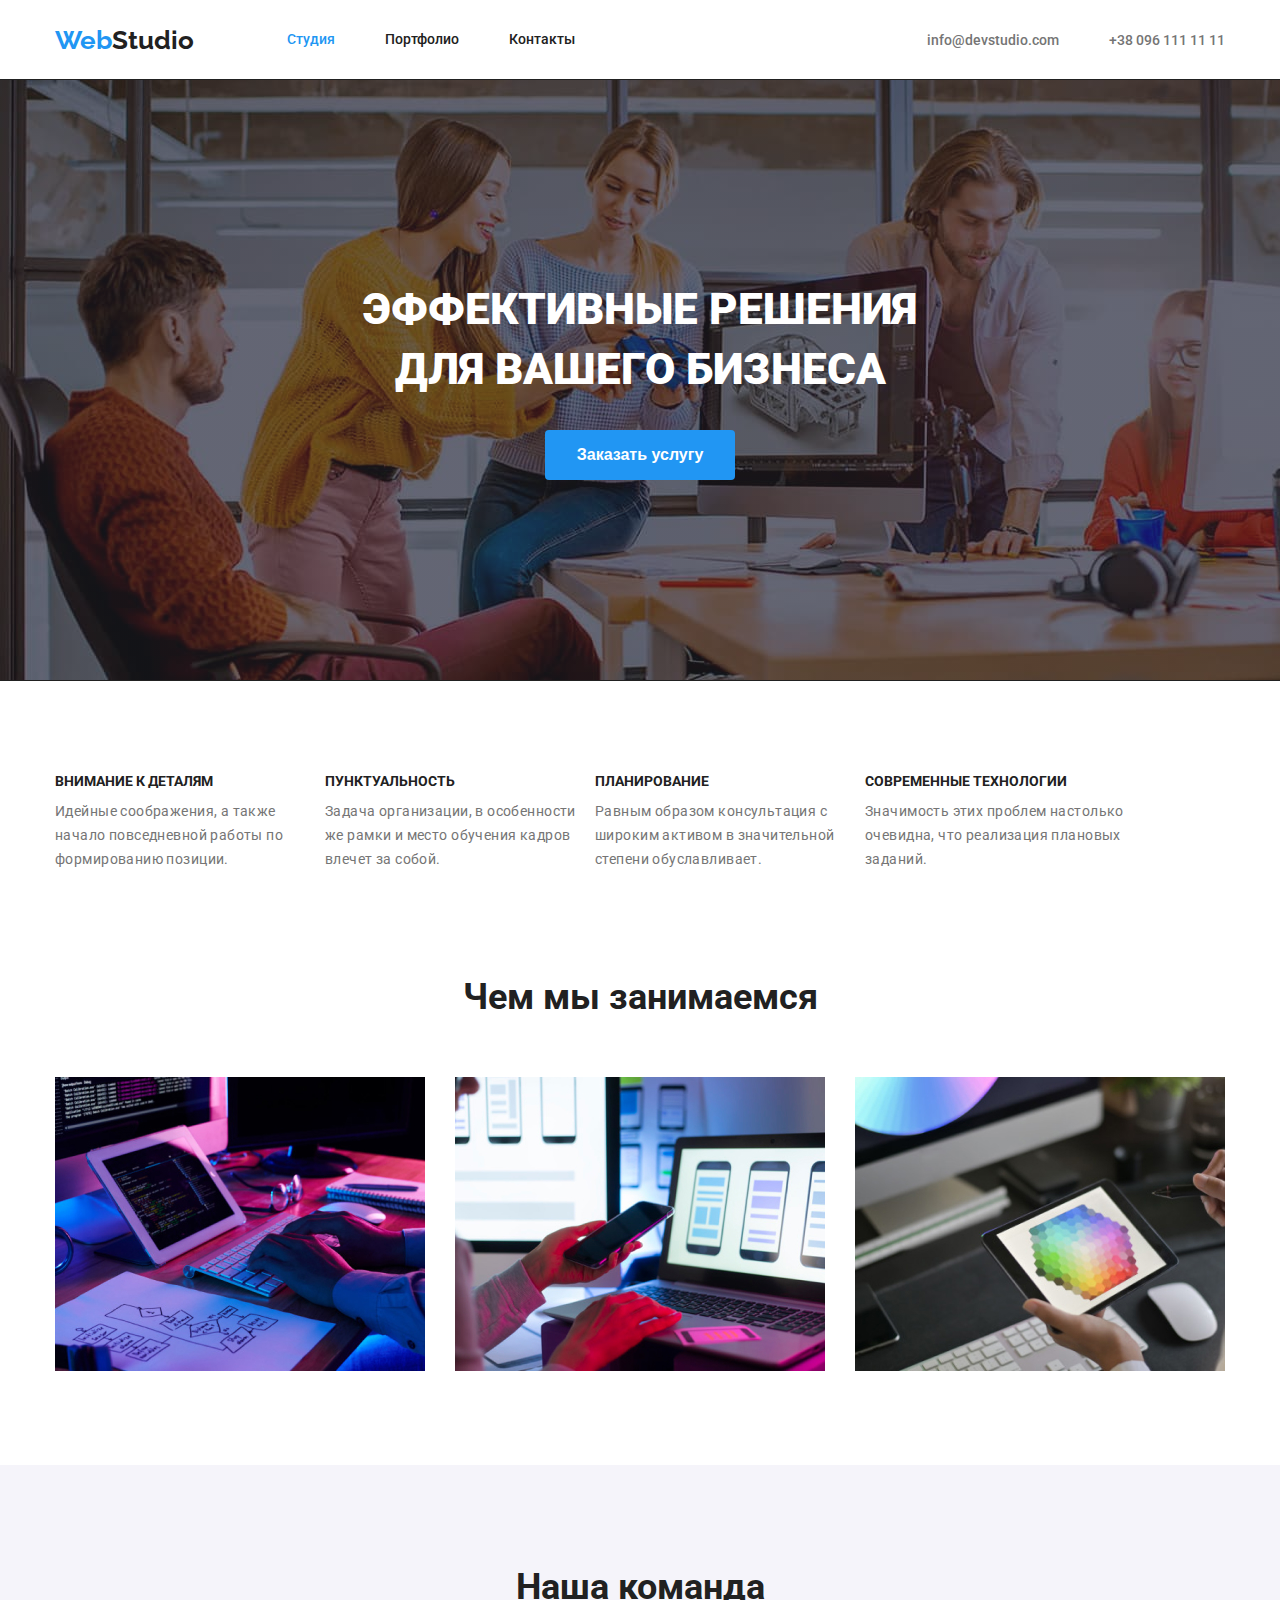
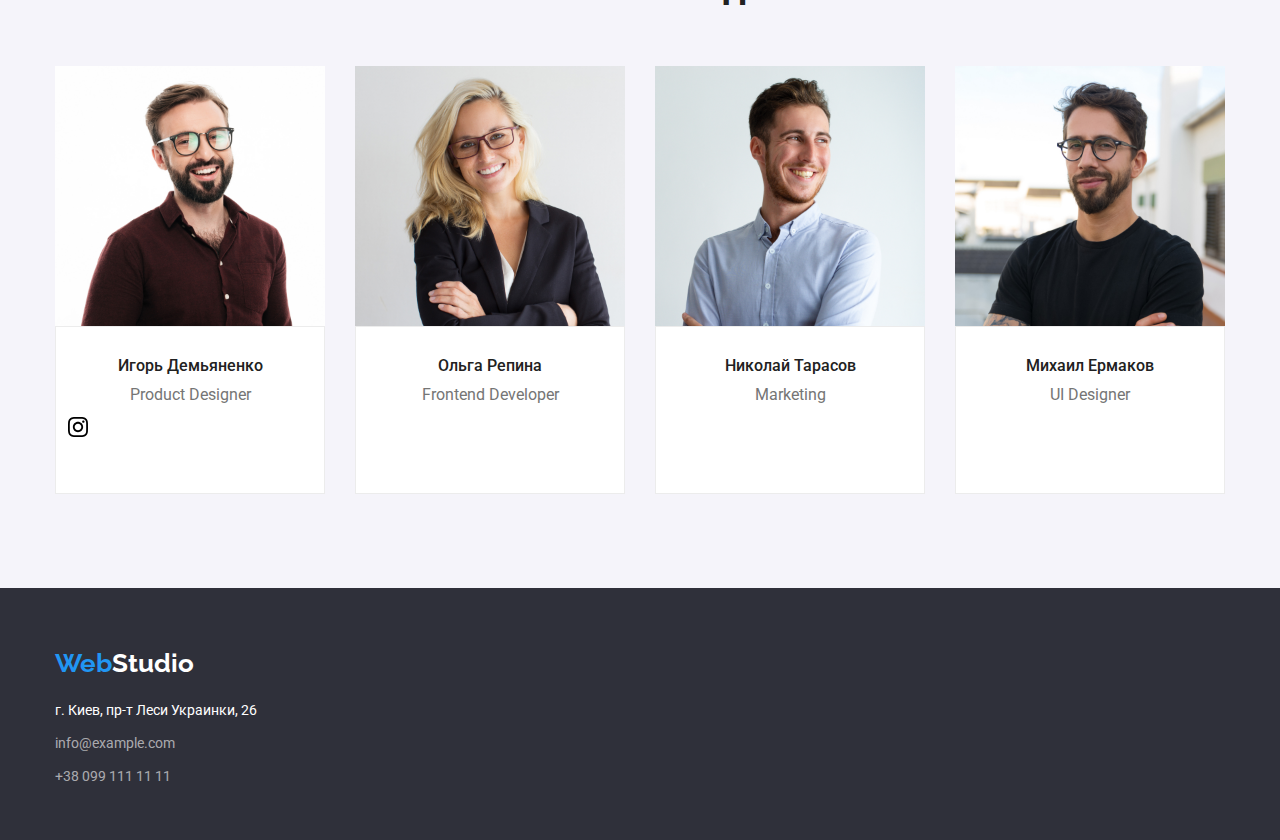
==== index.html @ 10a71440 "first" ====
<!DOCTYPE html>
<html lang="ru">
  <head>
    <meta charset="UTF-8" />
    <meta name="viewport" content="width=device-width, initial-scale=1.0" />
    <title>Homework1</title>
    <link
      href="https://fonts.googleapis.com/css2?family=Raleway:wght@700&family=Roboto:wght@400;500;700;900&display=swap"
      rel="stylesheet"
    />

    <link rel="stylesheet" href="./css/styles.css" />
    
  </head>

  <body>
    <!--top line-->
    
    <header class="header-dec">
    <div class="container">
      <div class="main-div">
        <!--почему если не задать наву сласс маин-див дисплей флекс не работает?-->
        <nav class="main-nav">
        <a href="./index.html" class="nav" aria-label="логотип"
          ><span class="accent-logo" lang="en">Web</span
          ><span class="logo" lang="en">Studio</span></a
        >

        <ul class="site-nav list">
          <li class="item">
            <a href="./index.html" class="link current">Студия</a></li>
          <li class="item">
            <a href="./portfolio.html" class="link">Портфолио</a>
          </li>
          <li class="item">
            <a href="" class="link">Контакты</a>
          </li>
        </ul>
        </nav>
     
        <address class="navigation list">

          <ul class="links-main">
            <li class="item">
              <a href="mailto:info@devstudio.com" class="link">info@devstudio.com</a>
            </li>
            <li class="item">
              <a href="tel:+380961111111" class="link">+38 096 111 11 11</a>
            </li>
          </ul>
        </address>
      </div> 
    </div>  
      
    </header>

    <!--header-->
    <main>
      
      <section class="heading overlay">
        <div class="container">
          
        <h1 class="color-white">Эффективные решения <br>
          для вашего бизнеса</h1>

        <button type="button" class="button-studio">Заказать услугу</button>
       
      </div>
      </section>
      
      <!--benefits of cooperation-->
    
      <section class="main-features">
        <div class="container">
        <!--<h2 class="section-title">Преимущества</h2>-->
        <ul class="features bgc-benef">
          
          <li class="benefits">
            <h3 class="title">Внимание к деталям</h3>
            <p class="text">
              Идейные соображения, а также 
              начало повседневной работы по 
              формированию позиции.
            </p>
          </li>

          <li class="benefits">
            <h3 class="title">Пунктуальность</h3>
            <p class="text">
              Задача организации, в особенности 
              же рамки и место обучения кадров 
              влечет за собой.
            </p>
          </li>
          <li class="benefits">
            <h3 class="title">Планирование</h3>
            <p class="text">
              Равным образом консультация с 
              широким активом в значительной 
              степени обуславливает.
            </p>
          </li>

          <li class="benefits">
            <h3 class="title">Современные технологии</h3>
            <p class="text">
              Значимость этих проблем настолько 
              очевидна, что реализация плановых 
              заданий.
            </p>
          </li>
        </ul>
        </div>
      </section>
    
      <!-- what-we-do container-->
      
      <section class="about-work-section">
        <div class="container">
        <h2 class="section-title">Чем мы занимаемся</h2>
        <ul class="what-we-do-ul">
          <li class="what-we-do-li">
            <img src="./img/we-do/img-fir.jpg" alt="img1" width="370" height="294" />
          </li>
          <li class="what-we-do-li">
            <img src="./img/we-do/img-tw.jpg" alt="img2" width="370" height="294" />
          </li>
          <li class="what-we-do-li">
            <img src="./img/we-do/img-th.jpg" alt="img3" width="370" height="294" />
          </li>
        </ul>
        </div>
      </section>
      

      <!--about our team container-->
     
      <section class="bgc-our-team">
      <div class="container">
        <h2 class="section-title">Наша команда</h2>
      

        <ul class="our-team-ul">
          <li class="our-team-li">
            <img
              src="./img/team/Igor.jpg"
              alt="Продук дизайнер Игорь"
              width="270"
              height="260"
            />
            <div class="team-padding">
            <h3 class="team">Игорь Демьяненко</h3>
            <p class="desc" lang="en">Product Designer</p>
            <ul class="social-list">
              <li class="social-list-item">
            <a href="#" class="social-list-item-links">
            <svg>
              <use a href="./img/svg/sprite.svg#icon-instagram"></use>
              
            </svg>
            </a>
          </li>
            </ul>
            </div>
          </li>
          <li class="our-team-li">
            <img
              src="./img/team/Olga.jpg"
              alt="Фронтэнд разработчик Ольга"
              width="270"
              height="260"
            />
            <div class="team-padding">
            <h3 class="team">Ольга Репина</h3>
            <p class="desc" lang="en">Frontend Developer</p>
            <svg>
              <use></use>
            </svg>
          </div>
          </li>
          <li class="our-team-li">
            <img
              src="./img/team/Nicolay.jpg"
              alt="Маркетолог Николай"
              width="270"
              height="260"
            />
            <div class="team-padding">
            <h3 class="team">Николай Тарасов</h3>
            <p class="desc" lang="en">Marketing</p>
            <svg>
              <use></use>
            </svg>
            </div>
          </li>
          <li class="our-team-li">
            <img
              src="./img/team/Michail.jpg"
              alt="UI Дизайнер Михаил"
              width="270"
              height="260"
            />
            <div class="team-padding">
            <h3 class="team">Михаил Ермаков</h3>
            <p class="desc" lang="en">UI Designer</p>
            <svg>
              <use></use>
            </svg>
            </div>
          </li>
        </ul>
      </div>
      </section>
      
    </main>
    <!--page footer-->
    
    <footer class="footer">
      <div class="container">
      <div class="decor-footer">
        <a href="./index.html" class="nav"
          ><span class="accent-logo" lang="en">Web</span
          ><span class="logotip" lang="en">Studio</span></a
        ></div>

        <!--contact container-->
        <address class="footer-addr">
          <ul class="foot-main">
            <li class="footer-li">г. Киев, пр-т Леси Украинки, 26</li>
            <li class="footer-li">
              <a href="mailto:info@example.com" class="footer-link"
                >info@example.com</a
              >
            </li>
            <li class="footer-li">
              <a href="tel:+380991111111" class="footer-link"
                >+38 099 111 11 11</a
              >
            </li>
          </ul>
          </div>
    </footer>
    
  </body>
</html>
---- css/styles.css ----
* {
  padding: 0;
  margin: 0;
  
}
*,
*:before,
*:after {
  box-sizing: border-box;
}

}
nav,
footer,
header,
aside {
  display: block;
}



img {
  display: block;
}

body {
  color: var(--primary-text-color);
  background-color: var(--third-bg-color);
  font-family: Roboto, sans-serif;
}
/*убираем точки слева*/
ul {
  list-style: none;
}

:root {
  --primary-text-color: #757575;
  --title-text-color: #212121;
  --accent-text-color: #2196f3;
  --hero-text-color: #ffffff;
  --footer-text-color: rgba(255, 255, 255, 0.6);
  --primary-bg-color: #ffffff;
  --second-bg-color: #2f303a;
  --third-bg-color: rgba(255, 255, 255, 1);
  --forth-bg-color: #f5f4fa;
  --line: #ececec;
}

/* цвет основного текста color: #757575; */
/* цвет вторичного текста color: #212121;*/

/* цвет текста и шапки color: #FFFFFF;*/

/* подвал названия тел. адрес color: rgba(255, 255, 255, 0.6);*/

/* цвет фона 1 шапка background: #FFFFFF;*/
/* цвет фона 2 подвал background: #2F303A; */
/* цвет фона main 3 background: #E5E5E5;*/
/* цвет фона 4 вторичный background: #F5F4FA; */

/* LOGO  color: акцент #2196F3; +color: #212121; */

/* top line */
/*спросить: почему если убрать класс .nav, то text-decoration: none; не работает?*/
.nav {
  text-decoration: none;
}
.header-decor {
  background-color: var(--primary-bg-color);
  margin-top: 0px;
  margin-bottom: 0px;
  
}
  
  .border-for-header{
  border-bottom-width: 1px;
  border-bottom-style: solid;
  border-bottom-color: var(--line);
  
  }

 
  .main-div {
  display: flex;
  align-items: center;
  margin-right: auto;
} 
.main-nav{
  display: flex;
  align-items: center;
  margin-right: auto;

}




/* ==================== LOGOTIP===================*/

.nav .accent-logo {
  color: var(--accent-text-color);
  font-family: Raleway, sans-serif;
  font-weight: 700;
  font-size: 26px;
  line-height: 1.19;
  text-decoration: none;
}
.nav .logo {
  color: var(--title-text-color);
  font-family: Raleway, sans-serif;
  font-weight: 700;
  font-size: 26px;
  line-height: 1.19;
  text-decoration: none;
}
/*настройка слова Studio в футере */
.logotip {
  color: var(--hero-text-color);
  font-family: Raleway, sans-serif;
  font-weight: 700;
  font-size: 26px;
  line-height: 1.19;
  text-decoration: none;
}
/* ====================END LOGOTIP===================*/

/* ======================TOP LINE=====================*/

.site-nav .link {
  display: block;
  color: var(--title-text-color);
  font-family: inherit;
  font-weight: 500;
  font-size: 14px;
  line-height: 1.14;
  text-decoration: none;
  padding-top: 32px;
  padding-bottom: 32px;
}

.site-nav .link:hover,
.site-nav .link:focus {
  color: var(--accent-text-color);
}
.site-nav .link.current {
  color: var(--accent-text-color);
}

.navigation .link {
  color: var(--primary-text-color);
  font-family: inherit;
  font-weight: 500;
  font-size: 14px;
  line-height: 1.14;
  text-decoration: none;
  font-style: normal;
}
.navigation .link:hover,
.navigation .link:focus {
  color: var(--accent-text-color);
}
.navigation .link.current {
  color: var(--accent-text-color);
}
/* ====================END TOP LINE===================*/

/* */
.heading {
  background-color: var(--second-bg-color);
  box-sizing: border-box;
  height: 600px;
  padding-top: 200px;
  padding-bottom: 280px;
  
  }

  .overlay{
      flex-grow: 1;
      max-width: 1600px;
      height: 600px;
      margin-left: auto;
      margin-right: auto;
      background-color: var(--second-bg-color);
      outline: 1px solid var(--title-text-color);
      background-image: linear-gradient(rgba(47, 48, 58, 0.4),
  rgba(47, 48, 58, 0.4)),
  url("../img/fon/imj-for-header.jpg");
  background-repeat: no-repeat;
  background-size: cover;
  }


/* ==================== HEADER===================*/
.color-white {
  color: var(--hero-text-color);
  font-weight: 900;
  font-size: 44px;
  line-height: 1.36;
  text-align: center;
  text-transform: uppercase;

  margin-bottom: 30px;
}

/*button studio*/
.button-studio {
  color: var(--hero-text-color);
  background-color: var(--accent-text-color);
  font-weight: 700;

  font-size: 16px;
  line-height: 1.87;
  border: 0px;
  border-radius: 4px;
  padding: 10px 32px;
  text-align: center;
  margin-top: 30px;
  display: block;
  margin: auto;
}

/*стилизация шапки сайта, придание цвета фону*/

.container {
  margin-left: auto;
  margin-right: auto;
  padding-left: 15px;
  padding-right: 15px;
  width: 1200px;
}
/*====================СТИЛИ ДЛЯ ГЕОМЕТРИИ КОНТЕНТА ШАПКИ================= */
.site-nav {
  display: flex;
  margin-left: 93px;
}

.site-nav .item + .item {
  margin-left: 50px;
}
/*чистим крайнюю геометрию(убираем отступ справа у последнего элемента )
.site-nav .item:last-child {
  margin-right: 0;
} 
OR

.site-nav .item:not(:last-child) {
  margin-right: 50px;
  }*/

.links-main .links + .links {
  margin-left: 50px;
}
.links-main {
  display: flex;
}

.navigation {
  margin-left: auto;
}

.links-main .item + .item {
  padding-left: 50px;
}



/*====================END СТИЛИ ДЛЯ ГЕОМЕТРИИ КОНТЕНТА ШАПКИ================= */

/* ====================END HEADER===================*/

/* ====================  benefits of cooperation===================*/
.main-features {
  padding-top: 94px;
}

.features .title {
  color: var(--title-text-color);
  font-weight: 700;
  font-size: 14px;
  line-height: 1.14;
  text-transform: uppercase;
}
.benefits .title + .title {
  margin-left: 30px;
}
.benefits .title {
  margin-bottom: 10px;
}
.features .text {
  font-weight: 400;
  font-size: 14px;
  line-height: 1.71;
  letter-spacing: 0.03em;
}
.text {
  width: 270px;
  height: 75px;
}
.bgc-benef {
  background-color: var(--third-bg-color);
}
.features {
  display: flex;
}


/*задаем верхний отступ*/

/* ====================END  benefits of cooperation===================*/

/* ==================== about our team container===================*/
.bgc-our-team {
  background-color: var(--forth-bg-color);
  padding-top: 94px;
  padding-bottom: 94px;
}
.what-we-do-ul {
  display: flex;
 
}
.what-we-do-ul .what-we-do-li + .what-we-do-li {
  padding-left: 30px;
}


.about-work-section{
  padding-top: 94px;
  padding-bottom: 94px;
}

.our-team-ul {
  display: flex;
}
.our-team-ul .our-team-li + .our-team-li {
   padding-left: 30px;
}

  
.section-title {
  color: var(--title-text-color);
  font-weight: 700;
  font-size: 36px;
  line-height: 1.6;
  text-align: center;
  padding-bottom: 50px;
  
  
}
.team {
  color: var(--title-text-color);
  font-weight: 500;
  font-size: 16px;
  line-height: 1.18;
  text-align: center;
  
}
.desc {
  font-size: 16px;
  line-height: 1.18;
  text-align: center;
  padding-top: 10px;
  
}

.team-padding{
border: 1px solid var(--line);
background-color: var(--third-bg-color);
padding-top: 30px;
padding-bottom: 30px;
box-sizing: border-box;
height: 168px;
width: 270px;
}
.social-list-item-links{
    display: flex;
    justify-content: center;
    align-items: center;
    width: 44px;
    height: 44px;
    border-radius: 50%;
    background-color: #fff;
}

.social-list-item-links svg{
    width: 20px;
    height:20px;
}
/* ====================END about our team container===================*/

/*footer*/

.footer {
  background-color: var(--second-bg-color);
  text-decoration: none;
  list-style: none;
  box-sizing: border-box;
  height: 252px;
  padding-top: 60px;
  padding-bottom: 60px;
  
}
.footer-addr {
  color: var(--hero-text-color);
  font-size: 14px;
  line-height: 1.71;
  font-style: normal;
 
}
.footer-link {
  color: var(--footer-text-color);
  font-size: 14px;
  line-height: 1.71;
  text-decoration: none;
  list-style: none;
}
/*здесь стоит паддинг
 потому что если поставить марджин добавляеется
  отспуп сверху(пустой)*/


.footer-li:first-child{
  margin-top: 20px;
}

.footer-li {
  margin-top: 9px;
}
.footer-tel{
  margin-top: 9px;
}


/* ====================END FOOTER===================*/

/*=====================button portfolio======================*/

/**/

.but {
  display: block;
  font-family: inherit;
  font-weight: 500;
  color: var(--title-text-color);
  
  
  font-size: 16px;
  line-height: 1.6;
  text-decoration: none;
  
  border: 0px;
  text-align: center;
  border-radius: 4px;
  padding: 6px 22px;
  /*margin-bottom: 50px;*/

}
.button .but:hover,
.button .but:focus {
  color: var(--hero-text-color);
  background-color: var(--accent-text-color);
}
.button.primary {
  color: var(--hero-text-color);
  background-color: var(--accent-text-color);
}

.buttons-section .button {
  display: flex;
  
  justify-content: center;
  padding-bottom: 50px;

}
.button .title + .title {
  margin-left: 8px;
}

.buttons-section{
  padding-top: 94px;
  padding-bottom: 94px;
}
/*=====================END button portfolio======================*/

/*=========================PORTFOLIO============================*/

.features .titles{
  font-size: 18px;
  font-weight: 700;
  line-height: 2;
  text-transform: inherit;
  color: var(--title-text-color);
}

/*задаем полоску под шапкой*/
.line-header{
  border-bottom: 1px;
}

/*.features .features-li + .features-li {
  margin-left: 30px;
}*/

.features{
  display: flex;
  flex-wrap: wrap;
}


.text-elem {
  font-size: 16px;
  line-height: 1.87;
}
.border-for-cards{
  display: inline-block;
  border: 1px solid var(--line);
  width: 370px;
  height: 110px;
  background-color: var(--primary-bg-color);
  padding-left: 24px;
  padding-top: 20px;
  padding-bottom: 20px;
  padding-right: 24px;
 

}
.features-li:not(:nth-child(3n)){
  padding-right: 30px;
  padding-bottom: 30px;
}
/*=========================PORTFOLIO============================*/

.container {
  width: 1200px;
  padding-left: 15px;
  padding-right: 15px;
  margin-left: auto;
  margin-right: auto;
}
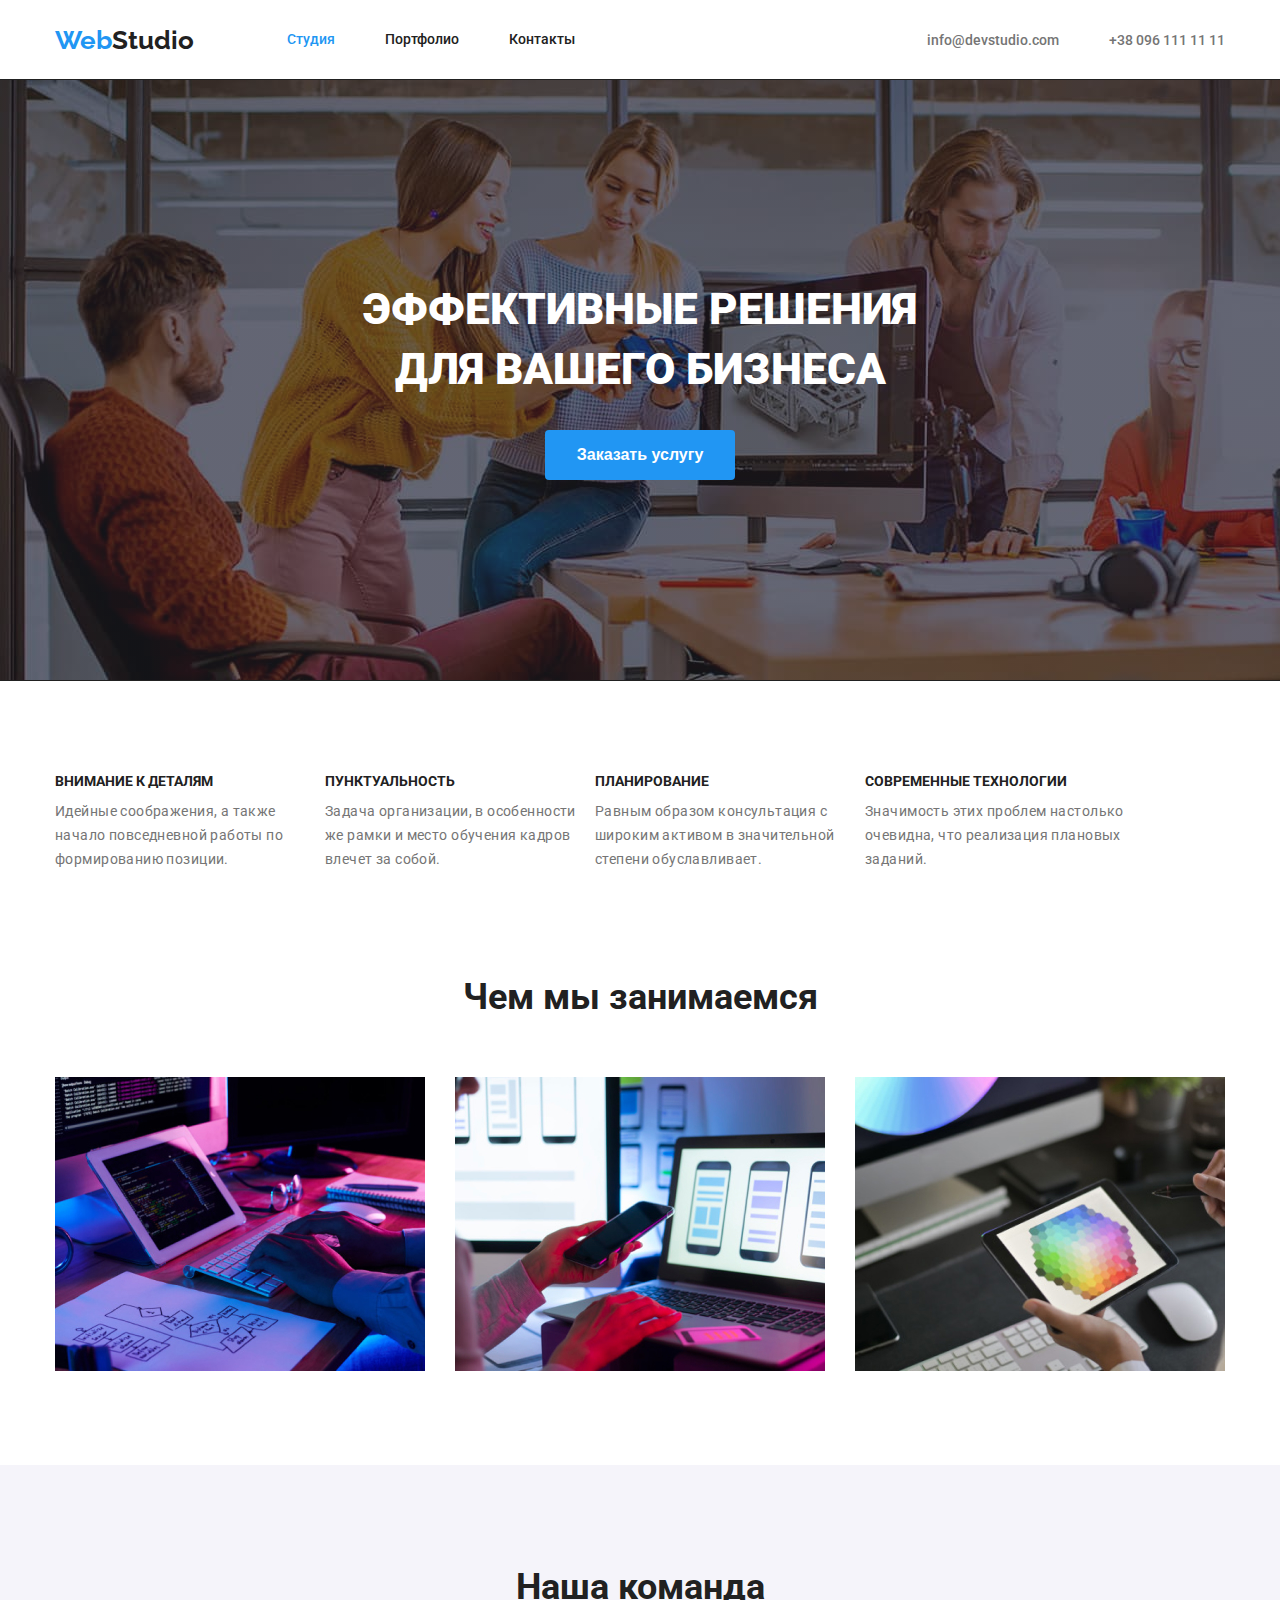
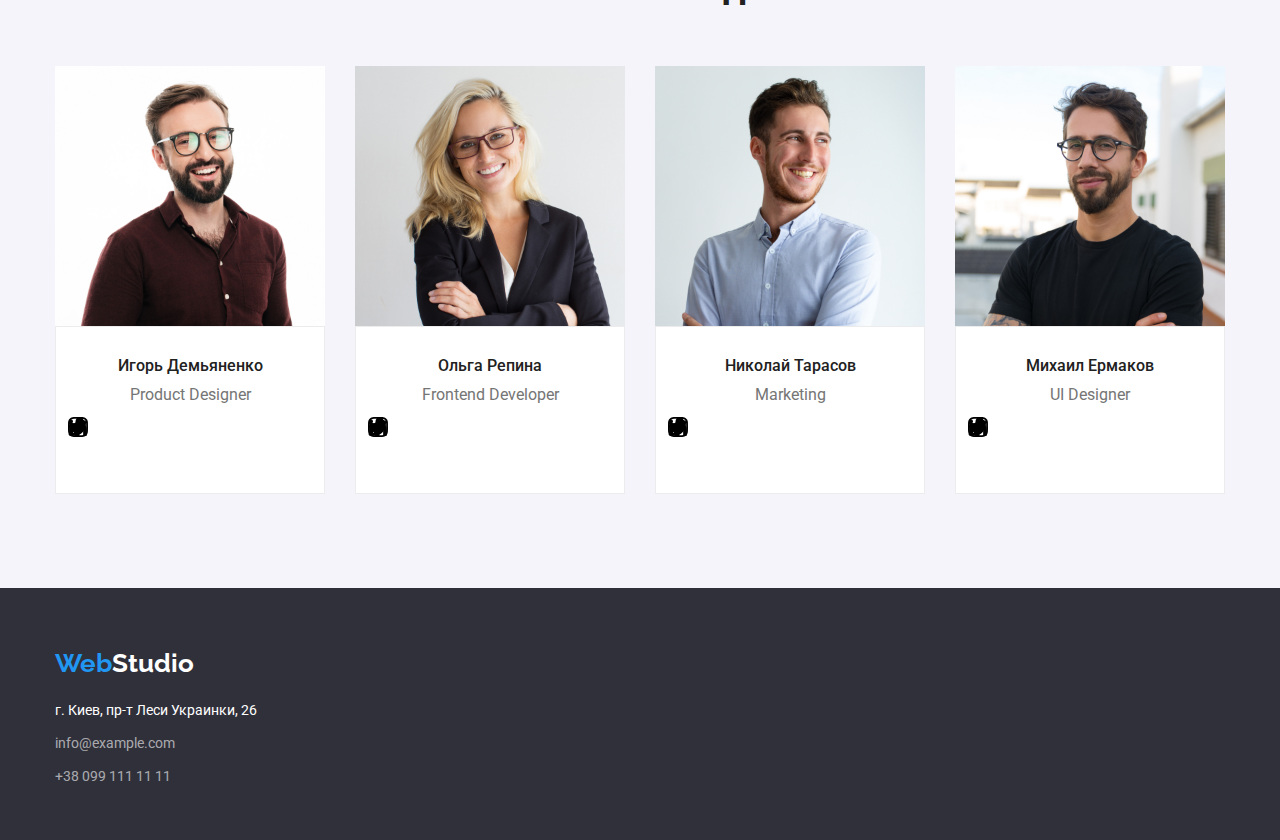
==== commit c536f6f1: "second" ====
--- a/index.html
+++ b/index.html
@@ -156,6 +156,9 @@
             <a href="#" class="social-list-item-links">
             <svg>
               <use a href="./img/svg/sprite.svg#icon-instagram"></use>
+              <use a href="./img/svg/sprite.svg#icon-twitter"></use>
+              <use a href="./img/svg/sprite.svg#icon-facebook"></use>
+              <use a href="./img/svg/sprite.svg#icon-linkedin2"></use>
               
             </svg>
             </a>
@@ -173,9 +176,20 @@
             <div class="team-padding">
             <h3 class="team">Ольга Репина</h3>
             <p class="desc" lang="en">Frontend Developer</p>
-            <svg>
-              <use></use>
-            </svg>
+            
+            <ul class="social-list">
+              <li class="social-list-item">
+                <a href="#" class="social-list-item-links">
+            <svg>
+              <use a href="./img/svg/sprite.svg#icon-instagram"></use>
+              <use a href="./img/svg/sprite.svg#icon-twitter"></use>
+              <use a href="./img/svg/sprite.svg#icon-facebook"></use>
+              <use a href="./img/svg/sprite.svg#icon-linkedin2"></use>
+            </svg>
+            </a>
+            </li>
+            </ul>
+
           </div>
           </li>
           <li class="our-team-li">
@@ -188,9 +202,19 @@
             <div class="team-padding">
             <h3 class="team">Николай Тарасов</h3>
             <p class="desc" lang="en">Marketing</p>
-            <svg>
-              <use></use>
-            </svg>
+           
+          <ul class="social-list">
+            <li class="social-list-item">
+              <a href="#" class="social-list-item-links">
+            <svg>
+              <use a href="./img/svg/sprite.svg#icon-instagram"></use>
+              <use a href="./img/svg/sprite.svg#icon-twitter"></use>
+              <use a href="./img/svg/sprite.svg#icon-facebook"></use>
+              <use a href="./img/svg/sprite.svg#icon-linkedin2"></use>
+            </svg>
+            </a>
+            </li>
+            </ul>
             </div>
           </li>
           <li class="our-team-li">
@@ -203,9 +227,19 @@
             <div class="team-padding">
             <h3 class="team">Михаил Ермаков</h3>
             <p class="desc" lang="en">UI Designer</p>
-            <svg>
-              <use></use>
-            </svg>
+           
+          <ul class="social-list">
+            <li class="social-list-item">
+              <a href="#" class="social-list-item-links">
+            <svg>
+              <use a href="./img/svg/sprite.svg#icon-instagram"></use>
+              <use a href="./img/svg/sprite.svg#icon-twitter"></use>
+              <use a href="./img/svg/sprite.svg#icon-facebook"></use>
+              <use a href="./img/svg/sprite.svg#icon-linkedin2"></use>
+            </svg>
+            </a>
+            </li>
+            </ul>
             </div>
           </li>
         </ul>
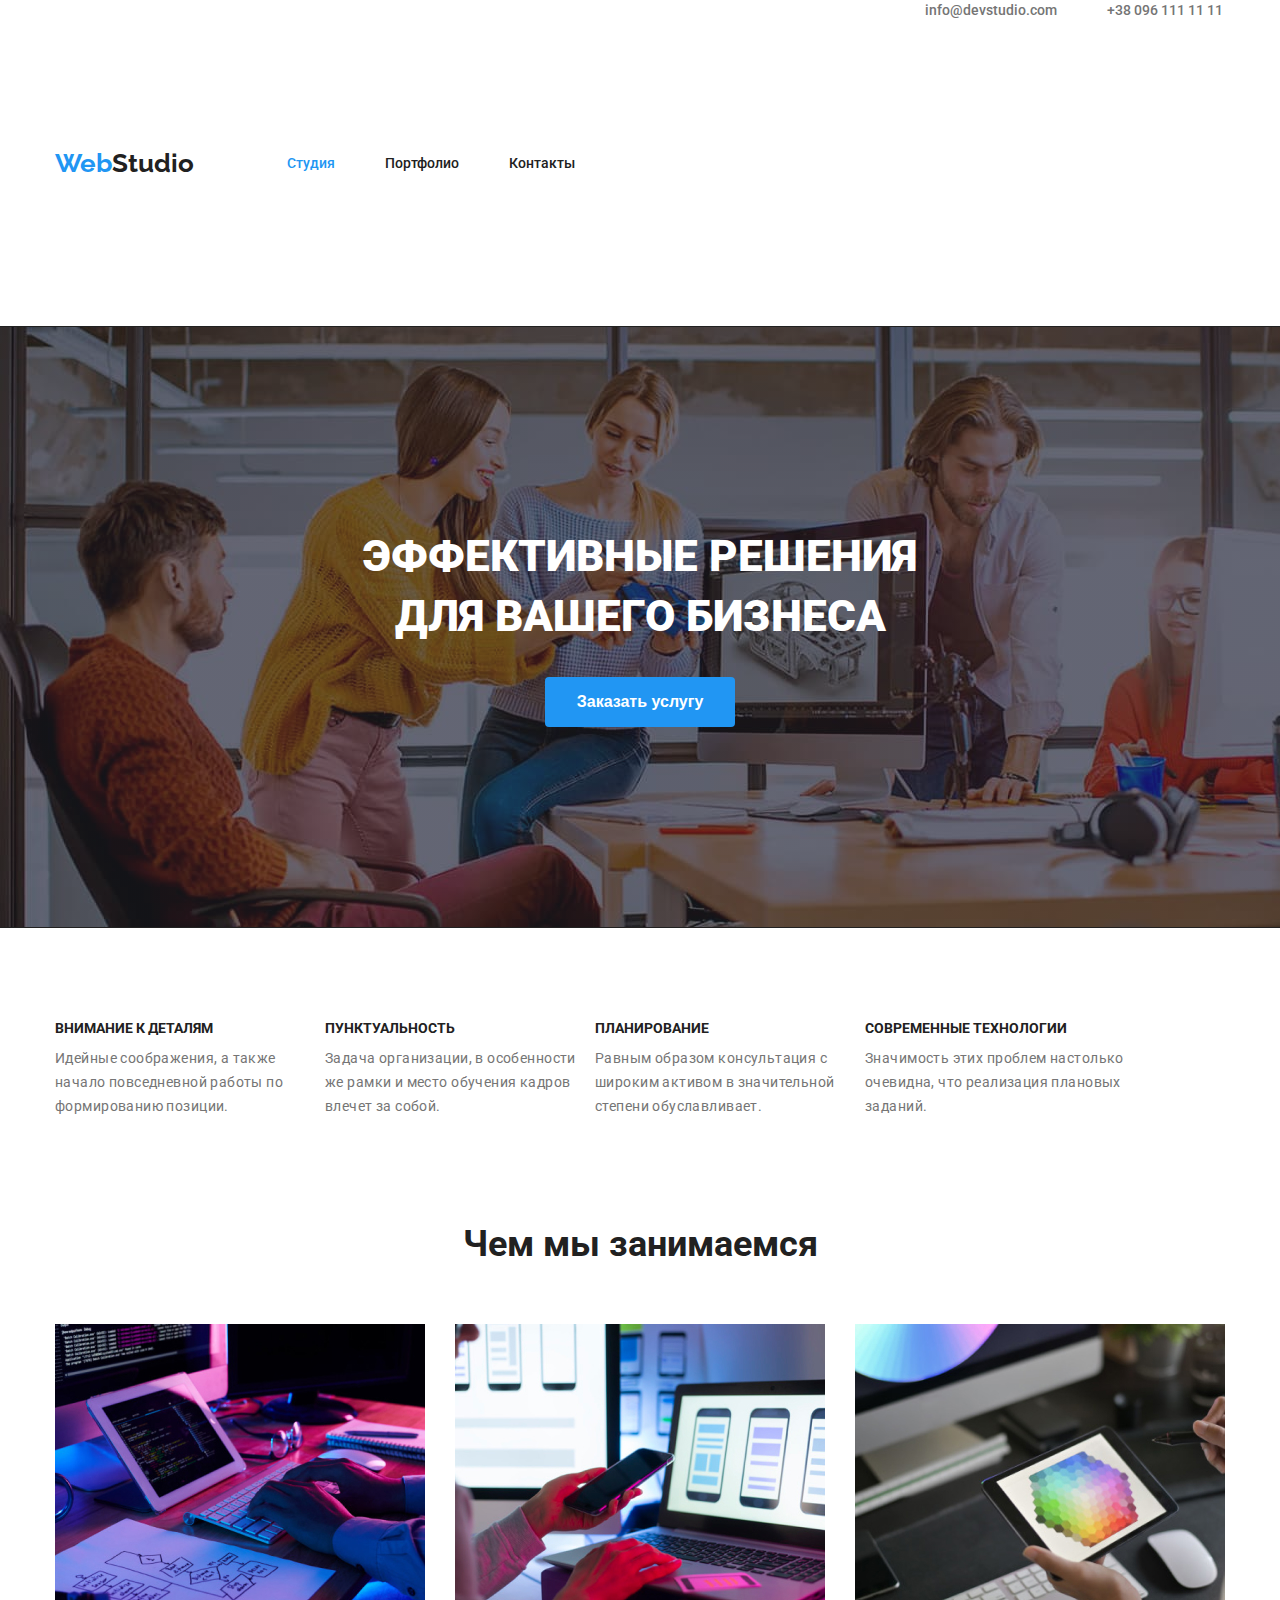
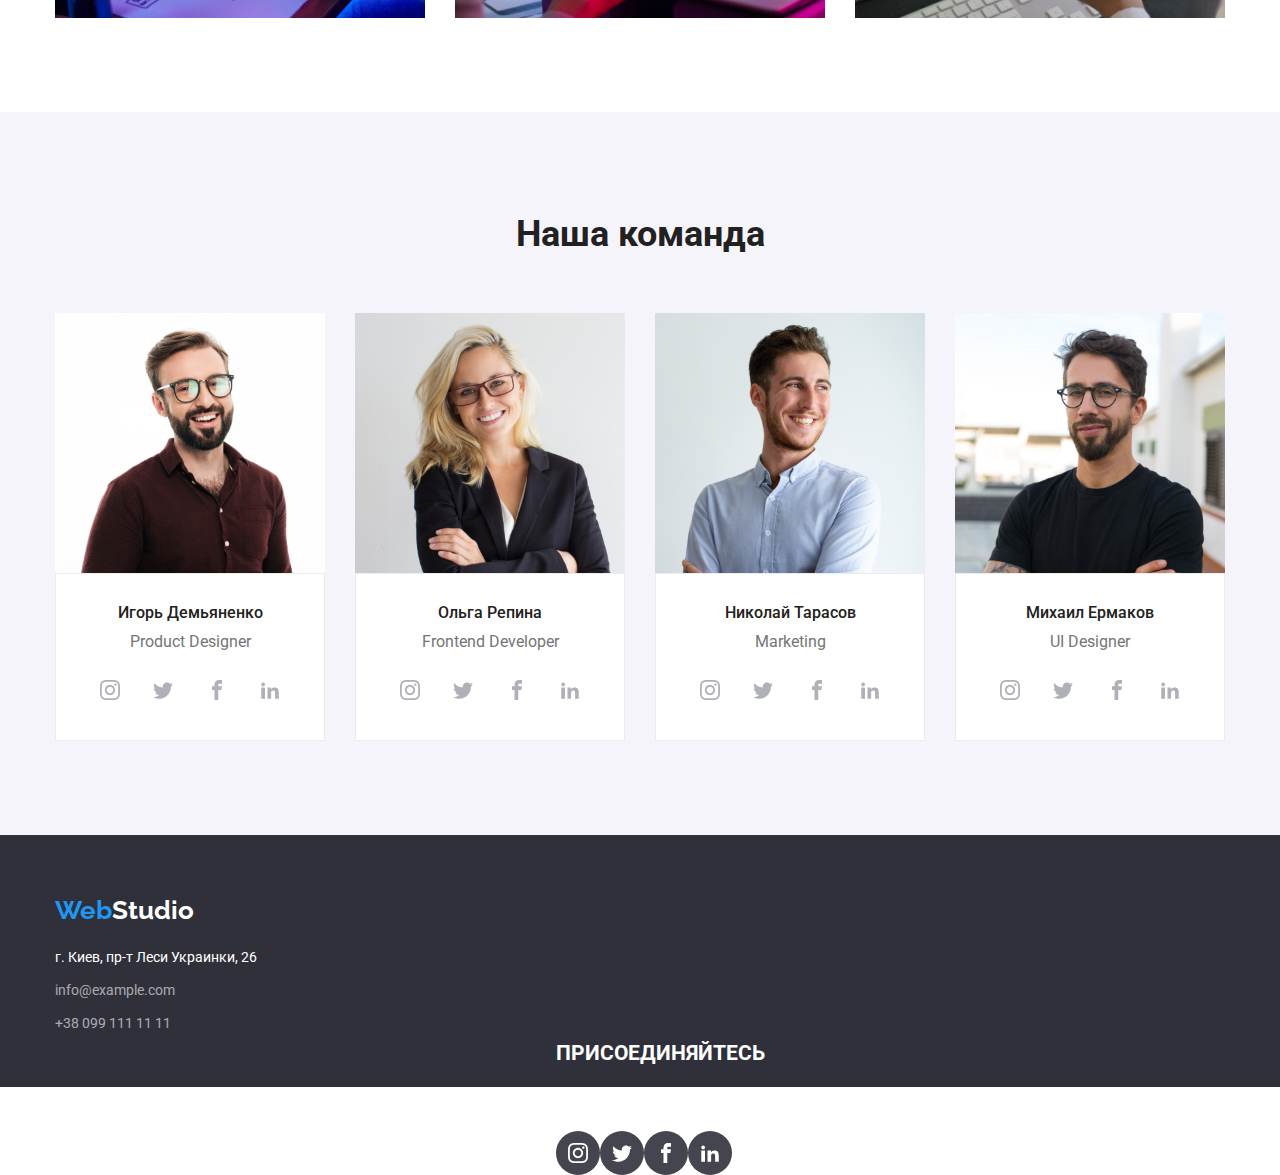
==== commit 6651ed91: "3" ====
--- a/index.html
+++ b/index.html
@@ -48,6 +48,22 @@
               <a href="tel:+380961111111" class="link">+38 096 111 11 11</a>
             </li>
           </ul>
+          <ul class="icons-header">
+            <li class="icons-header-tel-mail">
+              <a href="#">
+              <svg>
+                <use href=""></use>
+              </svg>
+            </a>
+          </li>
+          <li class="icons-header-tel-mail">
+            <a href="#">
+              <svg>
+                <use href=""></use>
+          </svg>
+          </a>
+          </li>
+        </ul>
         </address>
       </div> 
     </div>  
@@ -151,19 +167,51 @@
             <div class="team-padding">
             <h3 class="team">Игорь Демьяненко</h3>
             <p class="desc" lang="en">Product Designer</p>
+            
             <ul class="social-list">
               <li class="social-list-item">
-            <a href="#" class="social-list-item-links">
-            <svg>
-              <use a href="./img/svg/sprite.svg#icon-instagram"></use>
-              <use a href="./img/svg/sprite.svg#icon-twitter"></use>
-              <use a href="./img/svg/sprite.svg#icon-facebook"></use>
-              <use a href="./img/svg/sprite.svg#icon-linkedin2"></use>
+            <a href="#" class="social-list-item-links social-list-item-link-instagram">
+            <svg class="social-list-svg">
+              <use href="./img/svg/sprite.svg#icon-instagram"></use>
               
             </svg>
             </a>
           </li>
+  
+              <li class="social-list-item">
+                <a href="#" class="social-list-item-links social-list-item-link-twitter">
+                  <svg class="social-list-svg">
+                   
+                    <use href="./img/svg/sprite.svg#icon-twitter"></use>
+                    
+                  </svg>
+                </a>
+              </li>
+            
+              <li class="social-list-item">
+                <a href="#" class="social-list-item-links social-list-item-link-facebook">
+                  <svg class="social-list-svg">
+            
+                    <use href="./img/svg/sprite.svg#icon-facebook"></use>
+            
+                  </svg>
+                </a>
+              </li>
+            
+              <li class="social-list-item">
+                <a href="#" class="social-list-item-links social-list-item-link-linkedin2">
+                  <svg class="social-list-svg">
+            
+                    <use href="./img/svg/sprite.svg#icon-linkedin2"></use>
+            
+                  </svg>
+                </a>
+              </li>
             </ul>
+
+            
+          
+            
             </div>
           </li>
           <li class="our-team-li">
@@ -179,15 +227,43 @@
             
             <ul class="social-list">
               <li class="social-list-item">
-                <a href="#" class="social-list-item-links">
-            <svg>
-              <use a href="./img/svg/sprite.svg#icon-instagram"></use>
-              <use a href="./img/svg/sprite.svg#icon-twitter"></use>
-              <use a href="./img/svg/sprite.svg#icon-facebook"></use>
-              <use a href="./img/svg/sprite.svg#icon-linkedin2"></use>
-            </svg>
-            </a>
-            </li>
+                <a href="#" class="social-list-item-links social-list-item-link-instagram">
+                  <svg class="social-list-svg">
+                    <use href="./img/svg/sprite.svg#icon-instagram"></use>
+            
+                  </svg>
+                </a>
+              </li>
+  
+              <li class="social-list-item">
+                <a href="#" class="social-list-item-links social-list-item-link-twitter">
+                  <svg class="social-list-svg">
+            
+                    <use href="./img/svg/sprite.svg#icon-twitter"></use>
+            
+                  </svg>
+                </a>
+              </li>
+           
+              <li class="social-list-item">
+                <a href="#" class="social-list-item-links social-list-item-link-facebook">
+                  <svg class="social-list-svg">
+            
+                    <use href="./img/svg/sprite.svg#icon-facebook"></use>
+            
+                  </svg>
+                </a>
+              </li>
+            
+              <li class="social-list-item">
+                <a href="#" class="social-list-item-links social-list-item-link-linkedin2">
+                  <svg class="social-list-svg">
+            
+                    <use href="./img/svg/sprite.svg#icon-linkedin2"></use>
+            
+                  </svg>
+                </a>
+              </li>
             </ul>
 
           </div>
@@ -202,19 +278,47 @@
             <div class="team-padding">
             <h3 class="team">Николай Тарасов</h3>
             <p class="desc" lang="en">Marketing</p>
-           
           <ul class="social-list">
             <li class="social-list-item">
-              <a href="#" class="social-list-item-links">
-            <svg>
-              <use a href="./img/svg/sprite.svg#icon-instagram"></use>
-              <use a href="./img/svg/sprite.svg#icon-twitter"></use>
-              <use a href="./img/svg/sprite.svg#icon-facebook"></use>
-              <use a href="./img/svg/sprite.svg#icon-linkedin2"></use>
-            </svg>
-            </a>
-            </li>
-            </ul>
+              <a href="#" class="social-list-item-links social-list-item-link-instagram">
+                <svg class="social-list-svg">
+                  <use href="./img/svg/sprite.svg#icon-instagram"></use>
+          
+                </svg>
+              </a>
+            </li>
+        
+            <li class="social-list-item">
+              <a href="#" class="social-list-item-links social-list-item-link-twitter">
+                <svg class="social-list-svg">
+          
+                  <use href="./img/svg/sprite.svg#icon-twitter"></use>
+          
+                </svg>
+              </a>
+            </li>
+          
+            <li class="social-list-item">
+              <a href="#" class="social-list-item-links social-list-item-link-facebook">
+                <svg class="social-list-svg">
+          
+                  <use href="./img/svg/sprite.svg#icon-facebook"></use>
+          
+                </svg>
+              </a>
+            </li>
+         
+            <li class="social-list-item">
+              <a href="#" class="social-list-item-links social-list-item-link-linkedin2">
+                <svg class="social-list-svg">
+          
+                  <use href="./img/svg/sprite.svg#icon-linkedin2"></use>
+          
+                </svg>
+              </a>
+            </li>
+          </ul>
+          
             </div>
           </li>
           <li class="our-team-li">
@@ -227,19 +331,47 @@
             <div class="team-padding">
             <h3 class="team">Михаил Ермаков</h3>
             <p class="desc" lang="en">UI Designer</p>
-           
           <ul class="social-list">
             <li class="social-list-item">
-              <a href="#" class="social-list-item-links">
-            <svg>
-              <use a href="./img/svg/sprite.svg#icon-instagram"></use>
-              <use a href="./img/svg/sprite.svg#icon-twitter"></use>
-              <use a href="./img/svg/sprite.svg#icon-facebook"></use>
-              <use a href="./img/svg/sprite.svg#icon-linkedin2"></use>
-            </svg>
-            </a>
-            </li>
-            </ul>
+              <a href="#" class="social-list-item-links social-list-item-link-instagram">
+                <svg class="social-list-svg">
+                  <use href="./img/svg/sprite.svg#icon-instagram"></use>
+          
+                </svg>
+              </a>
+            </li>
+          
+            <li class="social-list-item">
+              <a href="#" class="social-list-item-links social-list-item-link-twitter">
+                <svg class="social-list-svg">
+          
+                  <use href="./img/svg/sprite.svg#icon-twitter"></use>
+          
+                </svg>
+              </a>
+            </li>
+          
+            <li class="social-list-item">
+              <a href="#" class="social-list-item-links social-list-item-link-facebook">
+                <svg class="social-list-svg">
+          
+                  <use href="./img/svg/sprite.svg#icon-facebook"></use>
+          
+                </svg>
+              </a>
+            </li>
+          
+            <li class="social-list-item">
+              <a href="#" class="social-list-item-links social-list-item-link-linkedin2">
+                <svg class="social-list-svg">
+          
+                  <use href="./img/svg/sprite.svg#icon-linkedin2"></use>
+          
+                </svg>
+              </a>
+            </li>
+          </ul>
+          
             </div>
           </li>
         </ul>
@@ -272,6 +404,53 @@
               >
             </li>
           </ul>
+
+          <div class="footer-box-links">
+            <h2 class="join-us-footer">Присоединяйтесь</h2>
+
+
+        <ul class="social-list-footer">
+          <li class="social-list-item">
+            <a href="#" class="social-list-item-footer-links social-footer-link-instagram">
+              <svg class="social-list-footer-svg">
+                <use href="./img/svg/sprite.svg#icon-instagram"></use>
+        
+              </svg>
+            </a>
+          </li>
+        
+          <li class="social-list-item">
+            <a href="#" class="social-list-item-footer-links social-footer-link-twitter">
+              <svg class="social-list-footer-svg">
+        
+                <use href="./img/svg/sprite.svg#icon-twitter"></use>
+        
+              </svg>
+            </a>
+          </li>
+        
+          <li class="social-list-item">
+            <a href="#" class="social-list-item-footer-links social-footer-link-facebook">
+              <svg class="social-list-footer-svg">
+        
+                <use href="./img/svg/sprite.svg#icon-facebook"></use>
+        
+              </svg>
+            </a>
+          </li>
+        
+          <li class="social-list-item">
+            <a href="#" class="social-list-item-footer-links social-footer-link-linkedin2">
+              <svg class="social-list-footer-svg">
+        
+                <use href="./img/svg/sprite.svg#icon-linkedin2"></use>
+        
+              </svg>
+            </a>
+          </li>
+        </ul>
+
+</div>
           </div>
     </footer>
     
--- a/css/styles.css
+++ b/css/styles.css
@@ -44,6 +44,8 @@
   --third-bg-color: rgba(255, 255, 255, 1);
   --forth-bg-color: #f5f4fa;
   --line: #ececec;
+  --links: rgba(175, 177, 184, 1);
+  --bgc-links-footer:  #44454E;
 }
 
 /* цвет основного текста color: #757575; */
@@ -352,13 +354,14 @@
   font-size: 16px;
   line-height: 1.18;
   text-align: center;
+  margin-bottom: 10px;
   
 }
 .desc {
   font-size: 16px;
   line-height: 1.18;
   text-align: center;
-  padding-top: 10px;
+  margin-bottom: 16px;
   
 }
 
@@ -370,7 +373,24 @@
 box-sizing: border-box;
 height: 168px;
 width: 270px;
-}
+padding-left: 32px;
+padding-right: 32px;
+}
+/* ===================svg team===========*/
+
+
+
+
+
+.social-list{
+  display: flex;
+  justify-content: space-between;
+}
+.social-list-svg{
+  width: 20px;
+  height: 20px;
+}
+
 .social-list-item-links{
     display: flex;
     justify-content: center;
@@ -378,13 +398,33 @@
     width: 44px;
     height: 44px;
     border-radius: 50%;
-    background-color: #fff;
-}
-
-.social-list-item-links svg{
-    width: 20px;
-    height:20px;
-}
+    background-color: var(--primary-bg-color);
+    
+}
+
+
+.social-list-item-links:hover{
+  background-color: var(--accent-text-color);
+}
+
+
+.social-list-item-links:hover svg{
+  fill: var(--primary-bg-color);
+}
+.social-list-item-link-instagram{
+  fill: var(--links); 
+}
+.social-list-item-link-twitter{
+  fill: var(--links); 
+}
+.social-list-item-link-facebook{
+  fill: var(--links); 
+}
+.social-list-item-link-linkedin2{
+  fill: var(--links); 
+}
+
+
 /* ====================END about our team container===================*/
 
 /*footer*/
@@ -427,6 +467,67 @@
 }
 .footer-tel{
   margin-top: 9px;
+}
+
+/*=====Footer-social-links=====*/
+
+.footer-box-links{
+  box-sizing: border-box;
+  height: 80px;
+  width: 206px;
+  padding-left: 501px;
+  
+}
+
+.join-us-footer{
+  color: var(--hero-text-color);
+  font-weight: 700;
+  text-transform: uppercase;
+  height: 75px;
+  margin-bottom: 20px;
+}
+
+.social-list-footer{
+  display: flex;
+  justify-content: space-between;
+}
+.social-list-footer-svg{
+  width: 20px;
+  height: 20px;
+}
+
+.social-list-item-footer-links{
+    display: flex;
+    justify-content: center;
+    align-items: center;
+    width: 44px;
+    height: 44px;
+    border-radius: 50%;
+    background-color: var(--bgc-links-footer);
+    
+}
+
+
+.social-list-item-footer-links:hover{
+  background-color: var(--accent-text-color);
+}
+
+
+.social-list-item-footer-links:hover svg{
+  fill: var(--hero-text-color);
+}
+.social-footer-link-instagram{
+  fill: var(--hero-text-color); 
+}
+.social-footer-link-twitter{
+  fill: var(--hero-text-color); 
+}
+.social-footer-link-facebook{
+  fill: var(--hero-text-color); 
+}
+.social-footer-link-linkedin2{
+  fill: var(--hero-text-color); 
+
 }
 
 
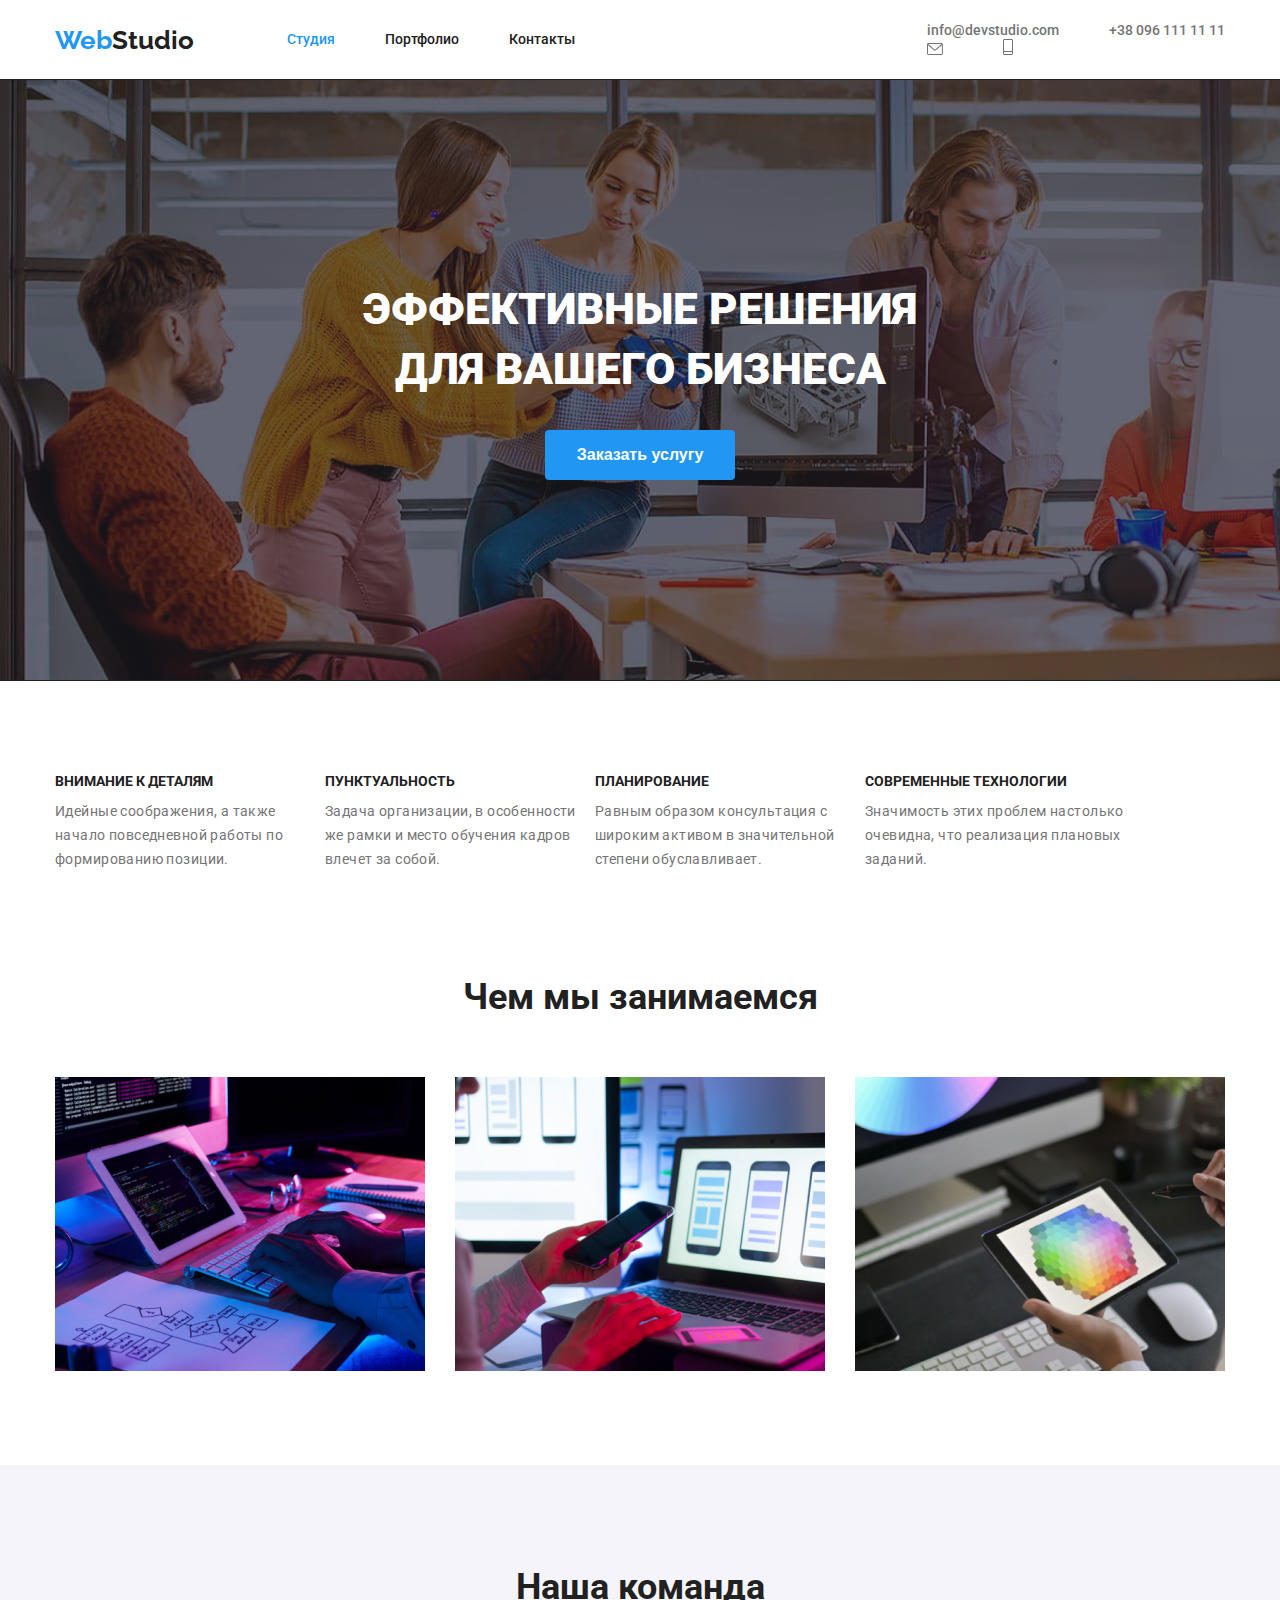
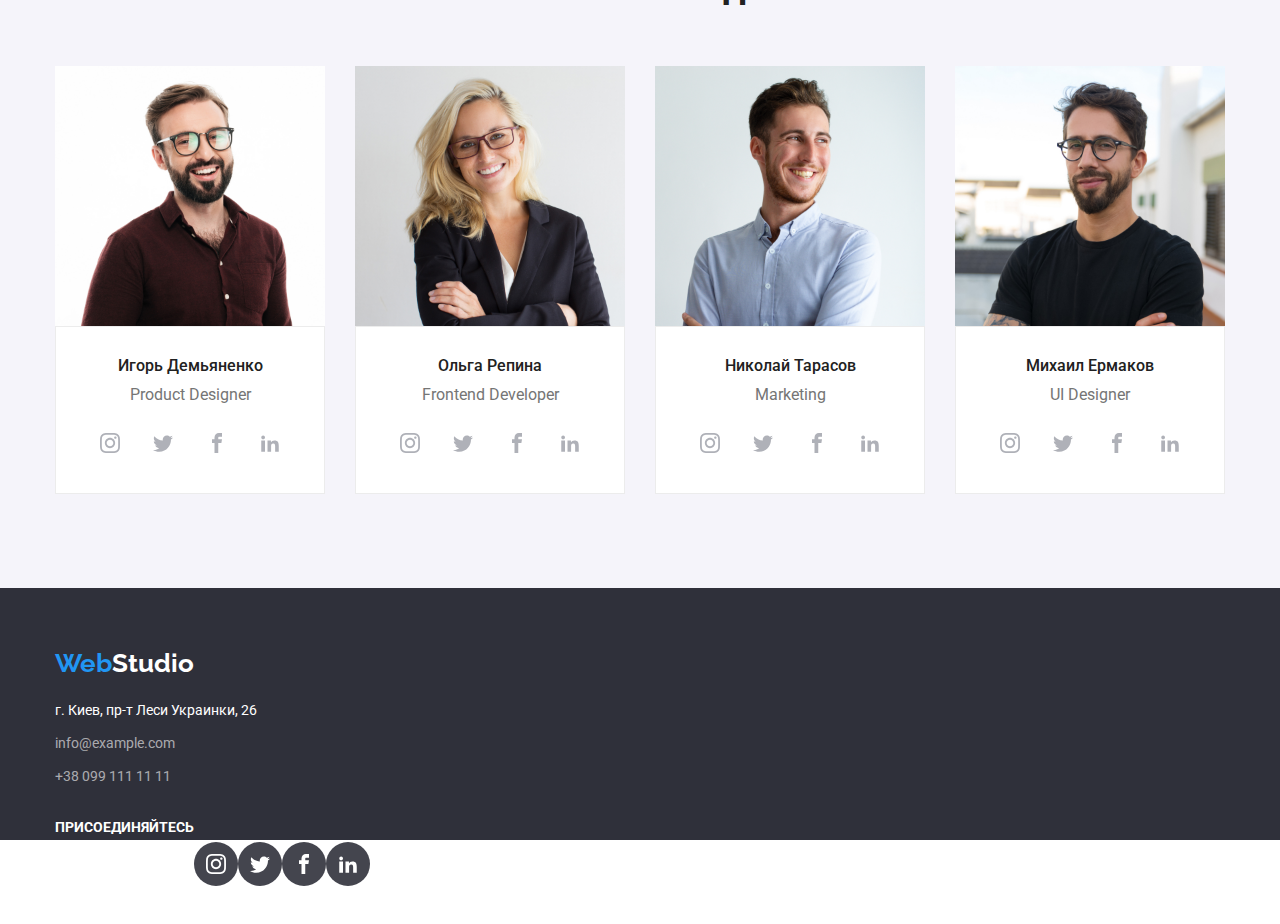
==== commit 4c181630: "for" ====
--- a/index.html
+++ b/index.html
@@ -48,18 +48,20 @@
               <a href="tel:+380961111111" class="link">+38 096 111 11 11</a>
             </li>
           </ul>
-          <ul class="icons-header">
+
+          
+           <ul class="icons-header">
             <li class="icons-header-tel-mail">
-              <a href="#">
-              <svg>
-                <use href=""></use>
+              <a href="#" class="icons-tel-mail-h icon-mail">
+              <svg class="icon-for-header-svg-m">
+                <use href="./img/svg/sprite.svg#mail"></use>
               </svg>
             </a>
           </li>
           <li class="icons-header-tel-mail">
-            <a href="#">
-              <svg>
-                <use href=""></use>
+            <a href="#" class="icons-tel-mail-h icon-tel">
+              <svg class="icon-for-header-svg-t">
+                <use href="./img/svg/sprite.svg#tel"></use>
           </svg>
           </a>
           </li>
--- a/css/styles.css
+++ b/css/styles.css
@@ -164,6 +164,69 @@
 .navigation .link.current {
   color: var(--accent-text-color);
 }
+
+/* задаем размеры иконок*/
+
+.icon-for-header-svg-m{
+  width: 16px;
+  height: 12px;
+  margin-right: 10px;
+}
+
+.icon-for-header-svg-t{
+  width: 10px;
+  height: 16px;
+  margin-right: 10px;
+}
+/* задаем цвет при ховере*/
+
+
+.icons-tel-mail-h:hover{
+  fill: var(--accent-text-color);
+
+}
+
+.icons-tel-mail-h:hover{
+  background-color: var(--accent-text-color);
+}
+
+
+.icons-tel-mail-h:hover svg{
+  fill: var(--hero-text-color);
+
+}
+
+.icons-header{
+  display: flex;
+  align-items: center;
+  
+}
+
+.icons-header .icons-header-tel-mail:not(:last-child){
+ margin-right: 50px;
+}
+
+.icons-header .icons-tel-mail-m
+.icons-header .icons-tel-mail-h
+ {
+  display: flex;
+  align-items: center;
+  padding-top: 32px;
+  padding-bottom: 32px;
+  font-weight: 500;
+  font-size: 14px;
+  line-height: 1.14;
+  letter-spacing: 0.02em;
+
+  color: var(--primary-text-color);
+}
+
+
+
+
+
+
+
 /* ====================END TOP LINE===================*/
 
 /* */
@@ -403,12 +466,16 @@
 }
 
 
-.social-list-item-links:hover{
+.social-list-item-links:hover
+{
   background-color: var(--accent-text-color);
 }
-
-
-.social-list-item-links:hover svg{
+ /*.social-list-item-links:focus svg
+ .social-list-item-links:focus
+ */
+
+.social-list-item-links:hover svg
+{
   fill: var(--primary-bg-color);
 }
 .social-list-item-link-instagram{
@@ -437,6 +504,7 @@
   height: 252px;
   padding-top: 60px;
   padding-bottom: 60px;
+  display: flex;
   
 }
 .footer-addr {
@@ -472,16 +540,25 @@
 /*=====Footer-social-links=====*/
 
 .footer-box-links{
+  text-decoration: none;
+  list-style: none;
+  height: 252px;
+  padding-top: 75px;
+  padding-bottom: 60px;
   box-sizing: border-box;
   height: 80px;
   width: 206px;
-  padding-left: 501px;
+   display: flex;
+  align-items: center;
+  margin-right: auto;
+
   
 }
 
 .join-us-footer{
   color: var(--hero-text-color);
   font-weight: 700;
+  font-size: 14px;
   text-transform: uppercase;
   height: 75px;
   margin-bottom: 20px;
@@ -527,6 +604,13 @@
 }
 .social-footer-link-linkedin2{
   fill: var(--hero-text-color); 
+
+}
+
+.social-list-footer{
+  display: flex;
+  align-items: center;
+  margin-right: auto;
 
 }
 
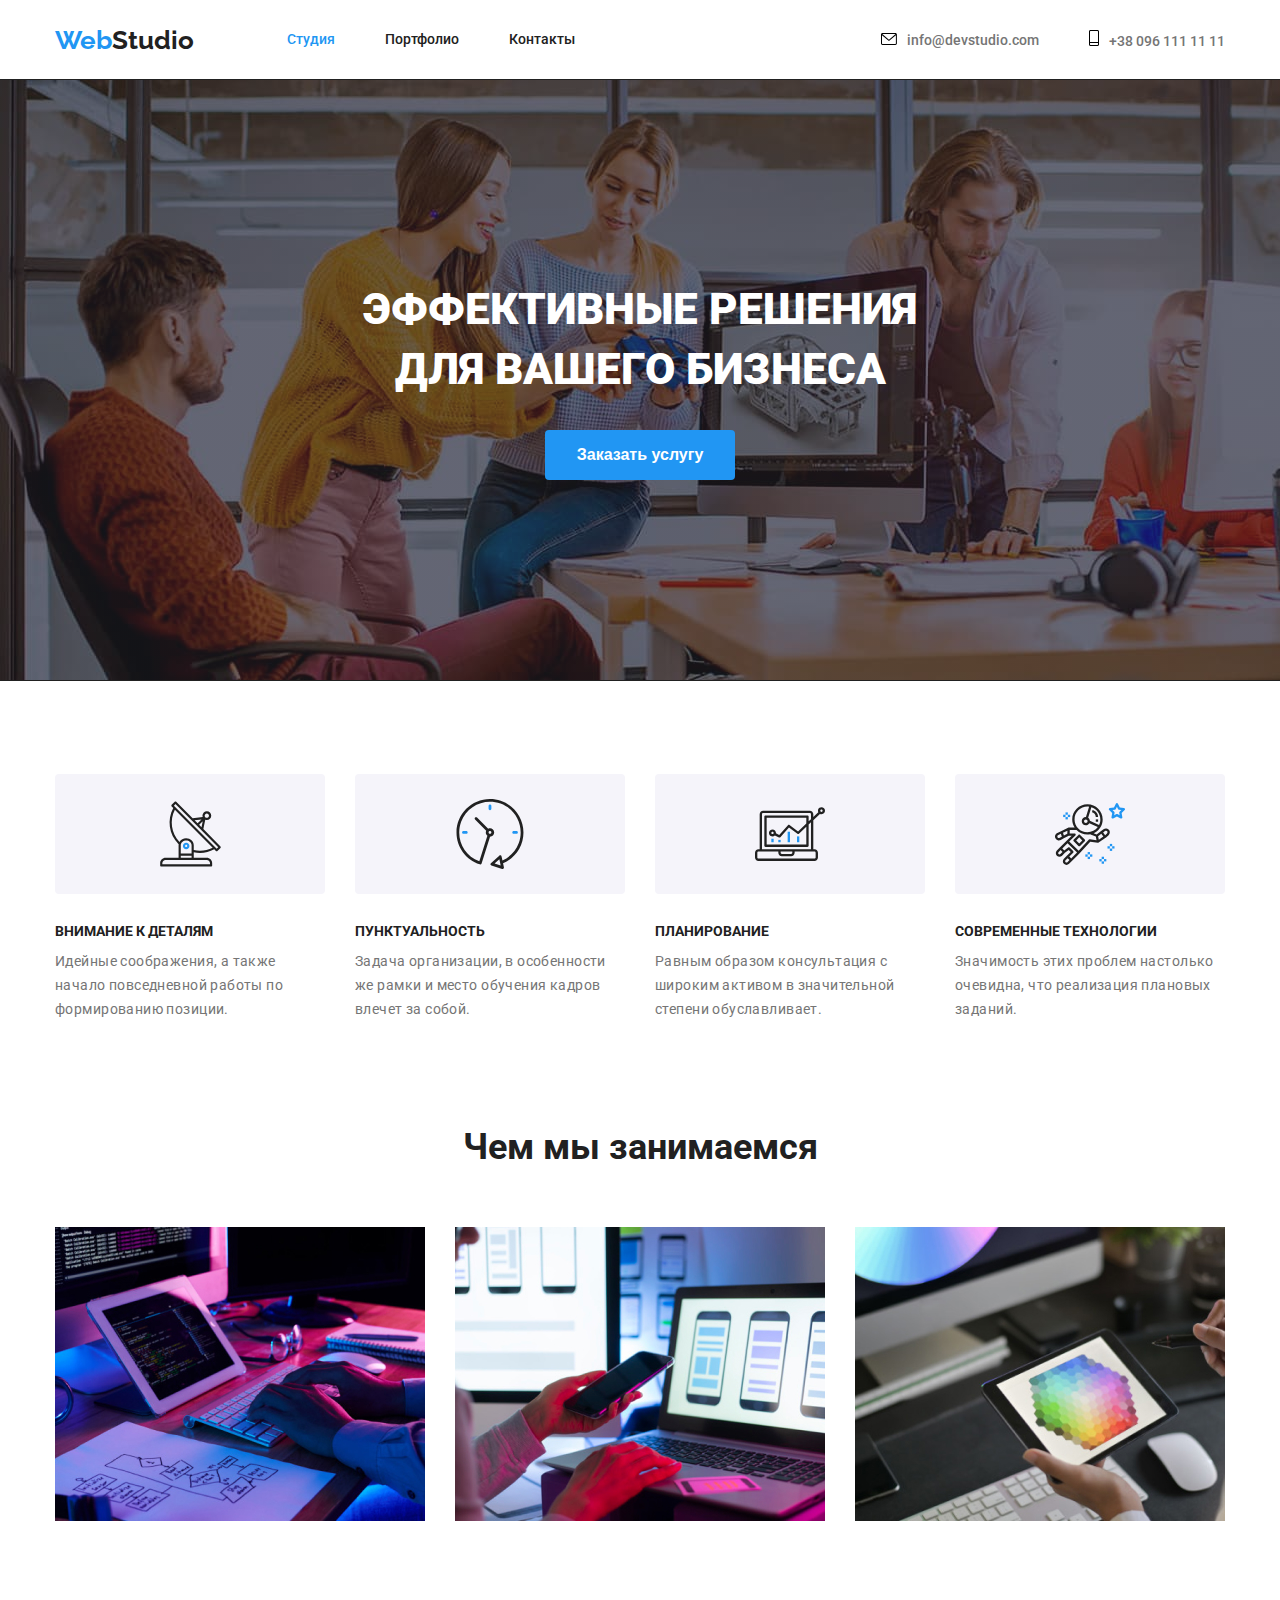
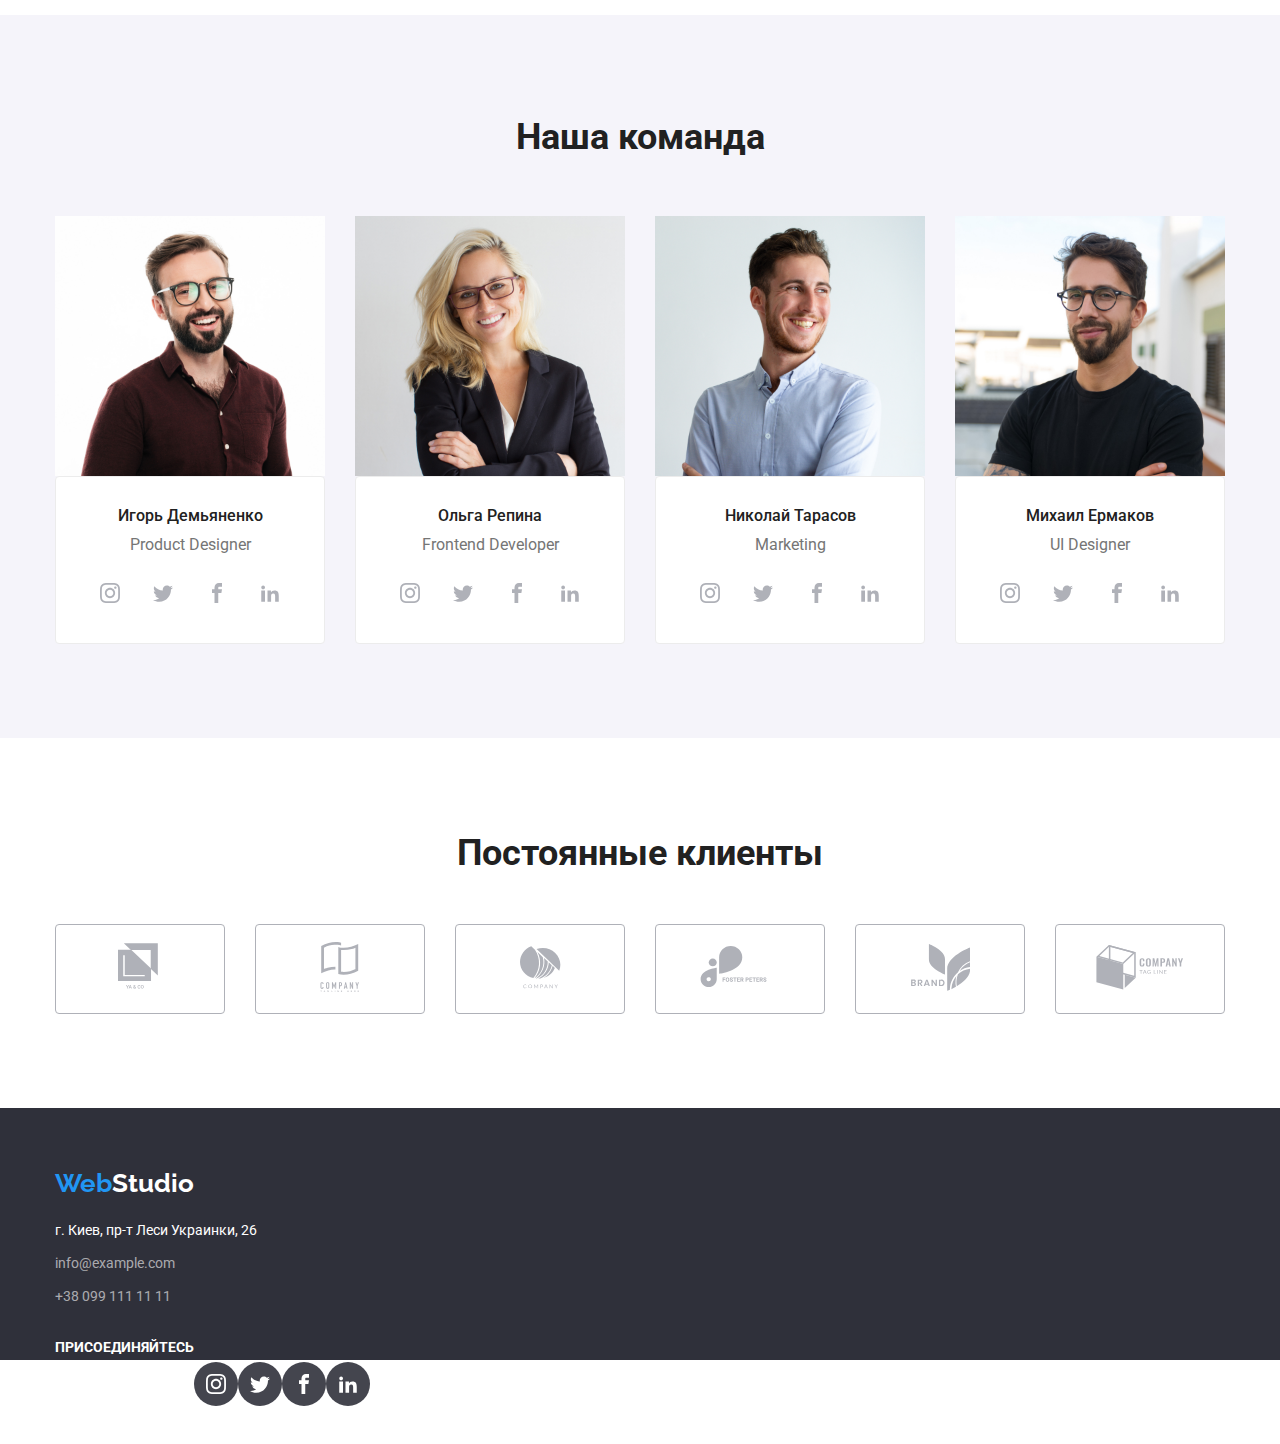
==== commit fad0a53b: "5" ====
--- a/index.html
+++ b/index.html
@@ -42,30 +42,21 @@
 
           <ul class="links-main">
             <li class="item">
-              <a href="mailto:info@devstudio.com" class="link">info@devstudio.com</a>
+              <a href="mailto:info@devstudio.com" class="link">
+                <svg class="icon-for-header-svg-m">
+                <use href="./img/svg/sprite.svg#mail"></use>
+              </svg>info@devstudio.com</a>
             </li>
             <li class="item">
-              <a href="tel:+380961111111" class="link">+38 096 111 11 11</a>
+              <a href="tel:+380961111111" class="link">
+                <svg class="icon-for-header-svg-t">
+                <use href="./img/svg/sprite.svg#tel"></use>
+              </svg>+38 096 111 11 11</a>
             </li>
           </ul>
 
-          
-           <ul class="icons-header">
-            <li class="icons-header-tel-mail">
-              <a href="#" class="icons-tel-mail-h icon-mail">
-              <svg class="icon-for-header-svg-m">
-                <use href="./img/svg/sprite.svg#mail"></use>
-              </svg>
-            </a>
-          </li>
-          <li class="icons-header-tel-mail">
-            <a href="#" class="icons-tel-mail-h icon-tel">
-              <svg class="icon-for-header-svg-t">
-                <use href="./img/svg/sprite.svg#tel"></use>
-          </svg>
-          </a>
-          </li>
-        </ul>
+         
+           
         </address>
       </div> 
     </div>  
@@ -88,12 +79,25 @@
       
       <!--benefits of cooperation-->
     
-      <section class="main-features">
-        <div class="container">
+      
         <!--<h2 class="section-title">Преимущества</h2>-->
-        <ul class="features bgc-benef">
-          
+        
+         
+        
+          
+
+
+          <section class="main-features">
+            <div class="container">
+
+              <ul class="features bgc-benef">
           <li class="benefits">
+            <div class="icons-benefits-four"> 
+              <svg class="icon-benefits-one" width="65" height="70">
+                <use href="./img/svg/sprite.svg#icon-antenna"></use>
+              </svg>
+            </div>
+
             <h3 class="title">Внимание к деталям</h3>
             <p class="text">
               Идейные соображения, а также 
@@ -103,6 +107,11 @@
           </li>
 
           <li class="benefits">
+            <div class="icons-benefits-four"> 
+          <svg class="icon-benefits-two" width="70" height="70">
+            <use href="./img/svg/sprite.svg#icon-clock"></use>
+          </svg>
+            </div>
             <h3 class="title">Пунктуальность</h3>
             <p class="text">
               Задача организации, в особенности 
@@ -111,6 +120,11 @@
             </p>
           </li>
           <li class="benefits">
+            <div class="icons-benefits-four"> 
+            <svg class="icon-benefits-three" width="70" height="70">
+              <use href="./img/svg/sprite.svg#icon-diagram"></use>
+            </svg>
+            </div>
             <h3 class="title">Планирование</h3>
             <p class="text">
               Равным образом консультация с 
@@ -120,6 +134,11 @@
           </li>
 
           <li class="benefits">
+            <div class="icons-benefits-four"> 
+            <svg class="icon-benefits-four" width="70" height="70">
+              <use href="./img/svg/sprite.svg#icon-astronaut"></use>
+            </svg>
+            </div>
             <h3 class="title">Современные технологии</h3>
             <p class="text">
               Значимость этих проблем настолько 
@@ -379,7 +398,63 @@
         </ul>
       </div>
       </section>
-      
+
+
+      <section class="our-clients">
+        <div class="container">
+          <h2 class="section-title-clients">Постоянные клиенты</h2>
+         <ul class="our-clients-ul">
+          <li class="our-clients-li"> 
+            <a href="#" class="clients-hover-one">
+              <svg class="logo-clients-svg" width="44" height="49">
+                <use href="./img/svg/sprite.svg#icon-logo-1"></use>
+              </svg>
+            </a>
+          </li>
+
+         <li class="our-clients-li"> 
+           <a href="#" class="clients-hover-two">
+             <svg class="logo-clients-svg" width="40" height="50">
+               <use href="./img/svg/sprite.svg#icon-logo-2"></use>
+              </svg>
+            </a>
+          </li>
+
+         <li class="our-clients-li"> 
+           <a href="#" class="clients-hover-three">
+             <svg class="logo-clients-svg"  width="41" height="43">
+               <use href="./img/svg/sprite.svg#icon-logo-3"></use>
+              </svg>
+            </a>
+          </li>
+
+         <li class="our-clients-li"> 
+           <a href="#" class="clients-hover-four">
+             <svg class="logo-clients-svg"  width="80" height="42">
+               <use href="./img/svg/sprite.svg#icon-logo-4"></use>
+              </svg>
+            </a>
+          </li>
+
+         <li class="our-clients-li"> 
+           <a href="#" class="clients-hover-five">
+             <svg class="logo-clients-svg"  width="59" height="47">
+               <use href="./img/svg/sprite.svg#icon-logo-5"></use>
+              </svg>
+            </a>
+          </li>
+
+         <li class="our-clients-li"> 
+           <a href="#" class="clients-hover-six">
+             <svg class="logo-clients-svg" width="88" height="45">
+               <use href="./img/svg/sprite.svg#icon-logo-6  "></use>
+              </svg>
+            </a>
+          </li>
+
+        </ul>
+          </div>
+          </section>
     </main>
     <!--page footer-->
     
--- a/css/styles.css
+++ b/css/styles.css
@@ -46,6 +46,7 @@
   --line: #ececec;
   --links: rgba(175, 177, 184, 1);
   --bgc-links-footer:  #44454E;
+  
 }
 
 /* цвет основного текста color: #757575; */
@@ -180,52 +181,9 @@
 }
 /* задаем цвет при ховере*/
 
-
-.icons-tel-mail-h:hover{
-  fill: var(--accent-text-color);
-
-}
-
-.icons-tel-mail-h:hover{
-  background-color: var(--accent-text-color);
-}
-
-
-.icons-tel-mail-h:hover svg{
-  fill: var(--hero-text-color);
-
-}
-
-.icons-header{
-  display: flex;
-  align-items: center;
-  
-}
-
-.icons-header .icons-header-tel-mail:not(:last-child){
- margin-right: 50px;
-}
-
-.icons-header .icons-tel-mail-m
-.icons-header .icons-tel-mail-h
- {
-  display: flex;
-  align-items: center;
-  padding-top: 32px;
-  padding-bottom: 32px;
-  font-weight: 500;
-  font-size: 14px;
-  line-height: 1.14;
-  letter-spacing: 0.02em;
-
-  color: var(--primary-text-color);
-}
-
-
-
-
-
-
+.link a:hover .icon-for-header-svg-m {
+ color: var(--accent-text-color);
+}
 
 /* ====================END TOP LINE===================*/
 
@@ -317,6 +275,7 @@
 }
 .links-main {
   display: flex;
+  align-items: center;
 }
 
 .navigation {
@@ -332,6 +291,81 @@
 /*====================END СТИЛИ ДЛЯ ГЕОМЕТРИИ КОНТЕНТА ШАПКИ================= */
 
 /* ====================END HEADER===================*/
+
+
+/*   BENEFITS ICONS*/
+.icons-benefits-four{
+  display: flex;
+  justify-content: center;
+  align-items: center; 
+  box-sizing: border-box;
+  height: 120px;
+  width: 270px;
+  background-color: rgba(245, 244, 250, 1);
+  border-radius: 4px;
+  margin-bottom: 30px;
+}
+
+.features .benefits + .benefits{
+  margin-left:30px;
+}
+/*.our-clients{
+  box-sizing: border-box;
+  height: 370px;
+  background-color: var(--primary-bg-color);
+  padding-top: 94px;
+  padding-bottom: 94px;
+}
+
+.our-clients-ul{
+  display: flex;
+  justify-content: spase-around;
+}
+.our-clients-ul .our-clients-li + .our-clients-li{
+  margin-left: 30px;
+}
+
+.our-clients-li{
+display: flex;
+justify-content: center;
+align-items: center;
+border: 1px solid var(--links);
+border-radius: 4px;
+background-color: var(--third-bg-color);
+
+box-sizing: border-box;
+height: 90px;
+width: 170px;
+}
+
+.logo-clients-svg{
+ fill: var(--links);
+}
+
+.clients-hover-one:hover svg{
+  fill: var(--accent-text-color);
+}
+.clients-hover-two:hover svg{
+  fill: var(--accent-text-color);
+}
+
+.clients-hover-three:hover svg{
+  fill: var(--accent-text-color);
+}
+.clients-hover-four:hover svg{
+  fill: var(--accent-text-color);
+}
+.clients-hover-five:hover svg{
+  fill: var(--accent-text-color);
+}
+.clients-hover-six:hover svg{
+  fill: var(--accent-text-color);
+}
+*/
+
+
+
+
 
 /* ====================  benefits of cooperation===================*/
 .main-features {
@@ -430,6 +464,7 @@
 
 .team-padding{
 border: 1px solid var(--line);
+border-radius: 4px;
 background-color: var(--third-bg-color);
 padding-top: 30px;
 padding-bottom: 30px;
@@ -493,6 +528,73 @@
 
 
 /* ====================END about our team container===================*/
+ 
+
+
+/*    clients container   */
+.our-clients{
+  box-sizing: border-box;
+  height: 370px;
+  background-color: var(--primary-bg-color);
+  padding-top: 94px;
+  padding-bottom: 94px;
+}
+.section-title-clients {
+  color: var(--title-text-color);
+  font-weight: 700;
+  font-size: 36px;
+  line-height: 1.171;
+  text-align: center;
+  padding-bottom: 50px;
+  
+}
+.our-clients-ul{
+  display: flex;
+  justify-content: spase-around;
+}
+.our-clients-ul .our-clients-li + .our-clients-li{
+  margin-left: 30px;
+}
+
+.our-clients-li{
+display: flex;
+justify-content: center;
+align-items: center;
+border: 1px solid var(--links);
+border-radius: 4px;
+background-color: var(--third-bg-color);
+
+box-sizing: border-box;
+height: 90px;
+width: 170px;
+}
+
+.logo-clients-svg{
+ fill: var(--links);
+}
+
+.clients-hover-one:hover svg{
+  fill: var(--accent-text-color);
+}
+.clients-hover-two:hover svg{
+  fill: var(--accent-text-color);
+}
+
+.clients-hover-three:hover svg{
+  fill: var(--accent-text-color);
+}
+.clients-hover-four:hover svg{
+  fill: var(--accent-text-color);
+}
+.clients-hover-five:hover svg{
+  fill: var(--accent-text-color);
+}
+.clients-hover-six:hover svg{
+  fill: var(--accent-text-color);
+}
+
+
+
 
 /*footer*/
 
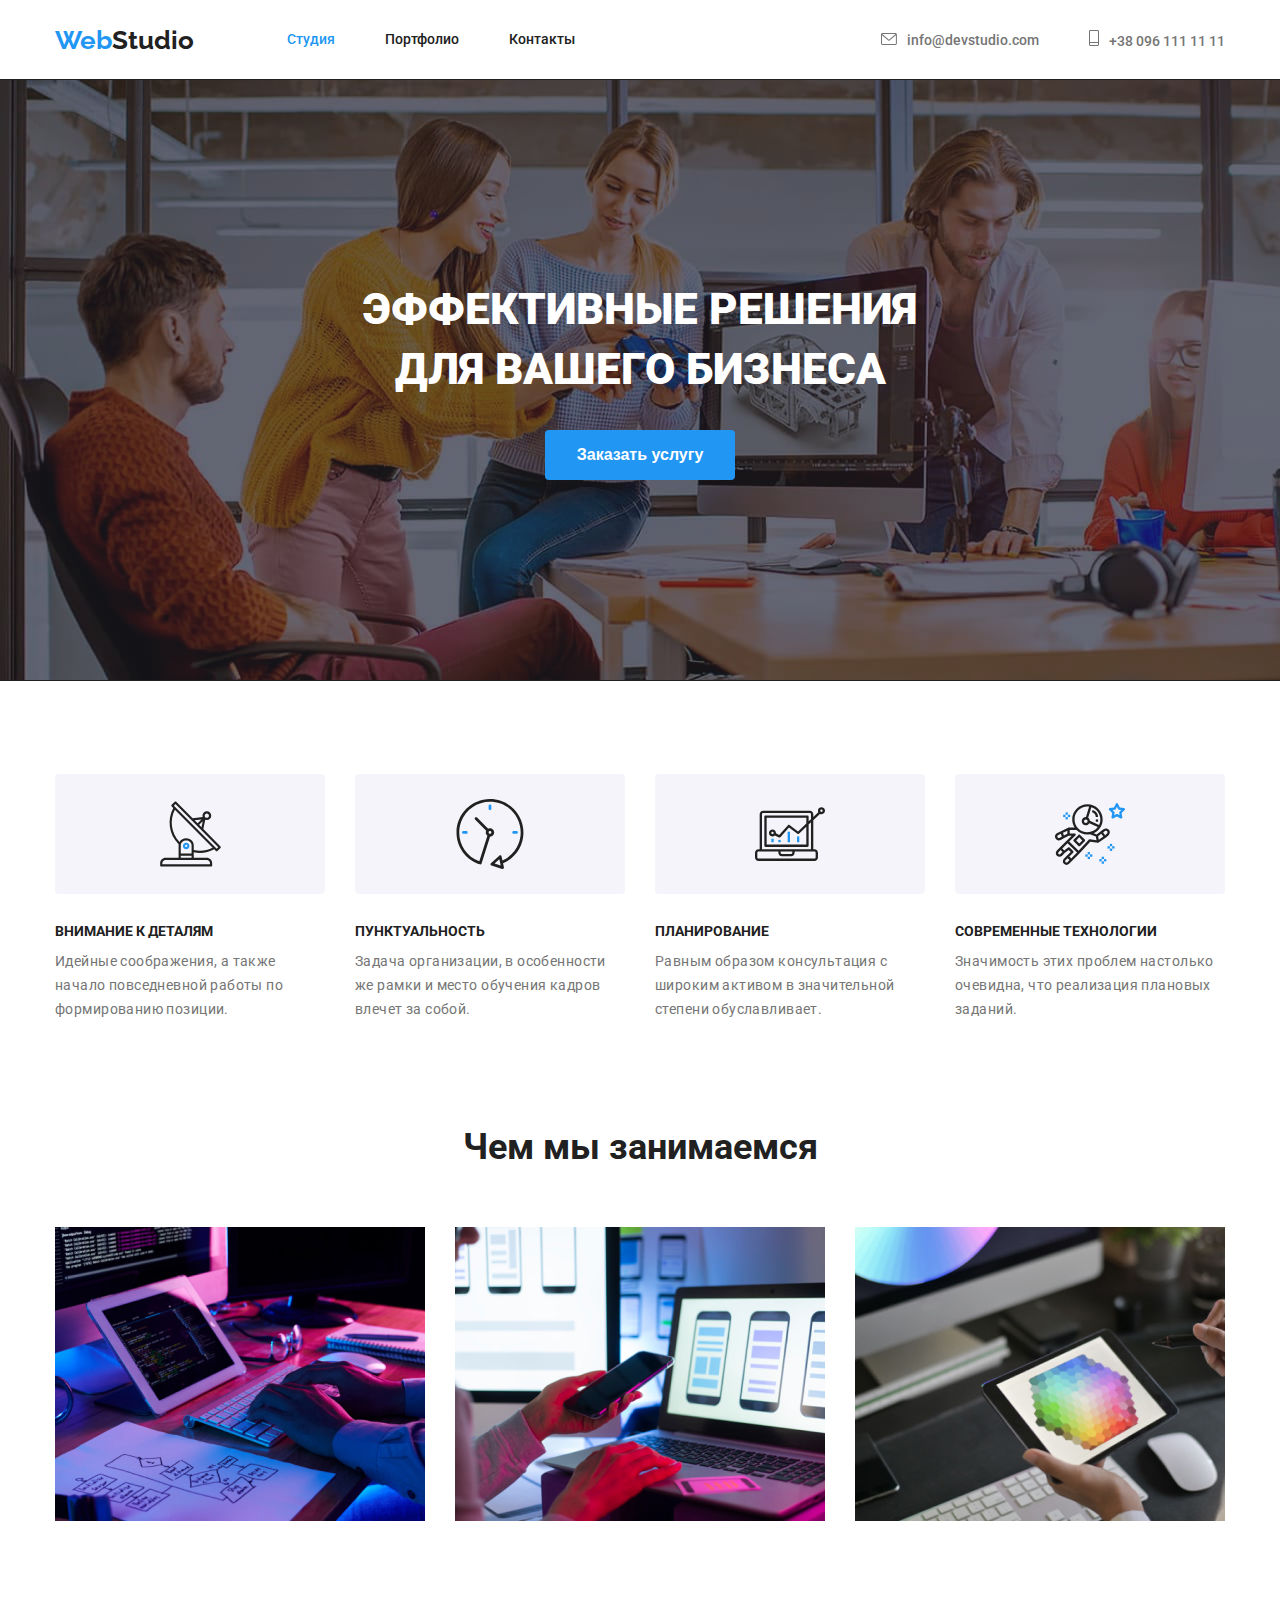
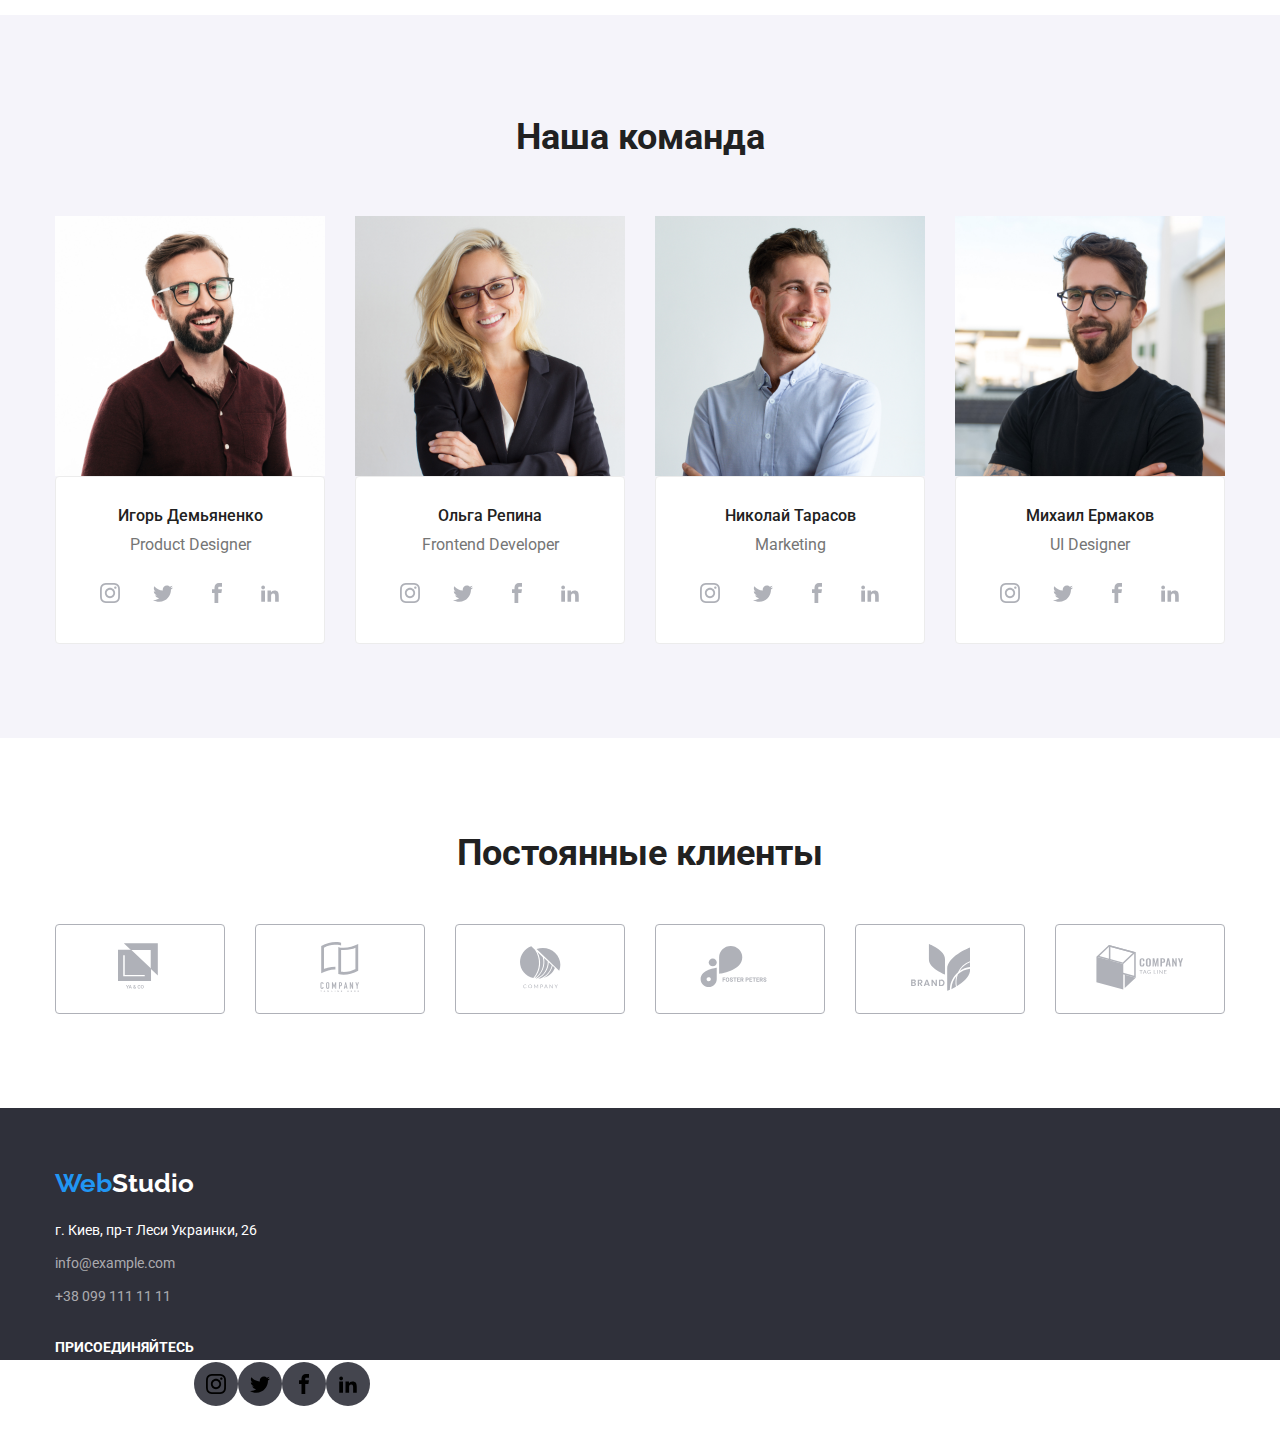
==== commit 324d7ee0: "7" ====
--- a/index.html
+++ b/index.html
@@ -80,17 +80,12 @@
       <!--benefits of cooperation-->
     
       
-        <!--<h2 class="section-title">Преимущества</h2>-->
-        
-         
-        
-          
-
-
+        
+        
           <section class="main-features">
             <div class="container">
 
-              <ul class="features bgc-benef">
+              <ul class="our-work-features bgc-benef">
           <li class="benefits">
             <div class="icons-benefits-four"> 
               <svg class="icon-benefits-one" width="65" height="70">
@@ -98,7 +93,7 @@
               </svg>
             </div>
 
-            <h3 class="title">Внимание к деталям</h3>
+            <h3 class="work-features-title">Внимание к деталям</h3>
             <p class="text">
               Идейные соображения, а также 
               начало повседневной работы по 
@@ -112,7 +107,7 @@
             <use href="./img/svg/sprite.svg#icon-clock"></use>
           </svg>
             </div>
-            <h3 class="title">Пунктуальность</h3>
+            <h3 class="work-features-title">Пунктуальность</h3>
             <p class="text">
               Задача организации, в особенности 
               же рамки и место обучения кадров 
@@ -125,7 +120,7 @@
               <use href="./img/svg/sprite.svg#icon-diagram"></use>
             </svg>
             </div>
-            <h3 class="title">Планирование</h3>
+            <h3 class="work-features-title">Планирование</h3>
             <p class="text">
               Равным образом консультация с 
               широким активом в значительной 
@@ -139,7 +134,7 @@
               <use href="./img/svg/sprite.svg#icon-astronaut"></use>
             </svg>
             </div>
-            <h3 class="title">Современные технологии</h3>
+            <h3 class="work-features-title">Современные технологии</h3>
             <p class="text">
               Значимость этих проблем настолько 
               очевидна, что реализация плановых 
--- a/css/styles.css
+++ b/css/styles.css
@@ -172,17 +172,23 @@
   width: 16px;
   height: 12px;
   margin-right: 10px;
+  fill: var(--primary-text-color);
+
 }
 
 .icon-for-header-svg-t{
   width: 10px;
   height: 16px;
   margin-right: 10px;
+  fill: var(--primary-text-color);
 }
 /* задаем цвет при ховере*/
 
-.link a:hover .icon-for-header-svg-m {
- color: var(--accent-text-color);
+.link:hover .icon-for-header-svg-m{
+fill: var(--accent-text-color);
+}
+.link:hover .icon-for-header-svg-t{
+fill: var(--accent-text-color);
 }
 
 /* ====================END TOP LINE===================*/
@@ -306,62 +312,9 @@
   margin-bottom: 30px;
 }
 
-.features .benefits + .benefits{
+.our-work-features .benefits + .benefits{
   margin-left:30px;
 }
-/*.our-clients{
-  box-sizing: border-box;
-  height: 370px;
-  background-color: var(--primary-bg-color);
-  padding-top: 94px;
-  padding-bottom: 94px;
-}
-
-.our-clients-ul{
-  display: flex;
-  justify-content: spase-around;
-}
-.our-clients-ul .our-clients-li + .our-clients-li{
-  margin-left: 30px;
-}
-
-.our-clients-li{
-display: flex;
-justify-content: center;
-align-items: center;
-border: 1px solid var(--links);
-border-radius: 4px;
-background-color: var(--third-bg-color);
-
-box-sizing: border-box;
-height: 90px;
-width: 170px;
-}
-
-.logo-clients-svg{
- fill: var(--links);
-}
-
-.clients-hover-one:hover svg{
-  fill: var(--accent-text-color);
-}
-.clients-hover-two:hover svg{
-  fill: var(--accent-text-color);
-}
-
-.clients-hover-three:hover svg{
-  fill: var(--accent-text-color);
-}
-.clients-hover-four:hover svg{
-  fill: var(--accent-text-color);
-}
-.clients-hover-five:hover svg{
-  fill: var(--accent-text-color);
-}
-.clients-hover-six:hover svg{
-  fill: var(--accent-text-color);
-}
-*/
 
 
 
@@ -372,20 +325,22 @@
   padding-top: 94px;
 }
 
-.features .title {
-  color: var(--title-text-color);
+.our-work-features .work-features-title {
+  
   font-weight: 700;
   font-size: 14px;
   line-height: 1.14;
   text-transform: uppercase;
-}
-.benefits .title + .title {
+  color: var(--title-text-color);
+}
+
+.benefits .work-features-title + .work-features-title {
   margin-left: 30px;
 }
-.benefits .title {
+.benefits .work-features-title {
   margin-bottom: 10px;
 }
-.features .text {
+.our-work-features .text {
   font-weight: 400;
   font-size: 14px;
   line-height: 1.71;
@@ -398,7 +353,7 @@
 .bgc-benef {
   background-color: var(--third-bg-color);
 }
-.features {
+.our-work-features {
   display: flex;
 }
 
@@ -641,7 +596,18 @@
 
 /*=====Footer-social-links=====*/
 
-.footer-box-links{
+.footer {
+  background-color: var(--second-bg-color);
+  text-decoration: none;
+  list-style: none;
+  box-sizing: border-box;
+  height: 252px;
+  padding-top: 60px;
+  padding-bottom: 60px;
+  display: flex;
+  
+}
+ .footer-box-links{
   text-decoration: none;
   list-style: none;
   height: 252px;
@@ -657,6 +623,8 @@
   
 }
 
+
+
 .join-us-footer{
   color: var(--hero-text-color);
   font-weight: 700;
@@ -665,7 +633,6 @@
   height: 75px;
   margin-bottom: 20px;
 }
-
 .social-list-footer{
   display: flex;
   justify-content: space-between;
@@ -674,7 +641,6 @@
   width: 20px;
   height: 20px;
 }
-
 .social-list-item-footer-links{
     display: flex;
     justify-content: center;
@@ -683,9 +649,6 @@
     height: 44px;
     border-radius: 50%;
     background-color: var(--bgc-links-footer);
-    
-}
-
 
 .social-list-item-footer-links:hover{
   background-color: var(--accent-text-color);
@@ -720,9 +683,6 @@
 /* ====================END FOOTER===================*/
 
 /*=====================button portfolio======================*/
-
-/**/
-
 .but {
   display: block;
   font-family: inherit;
@@ -758,7 +718,8 @@
   padding-bottom: 50px;
 
 }
-.button .title + .title {
+
+.button .titles + .titles {
   margin-left: 8px;
 }
 
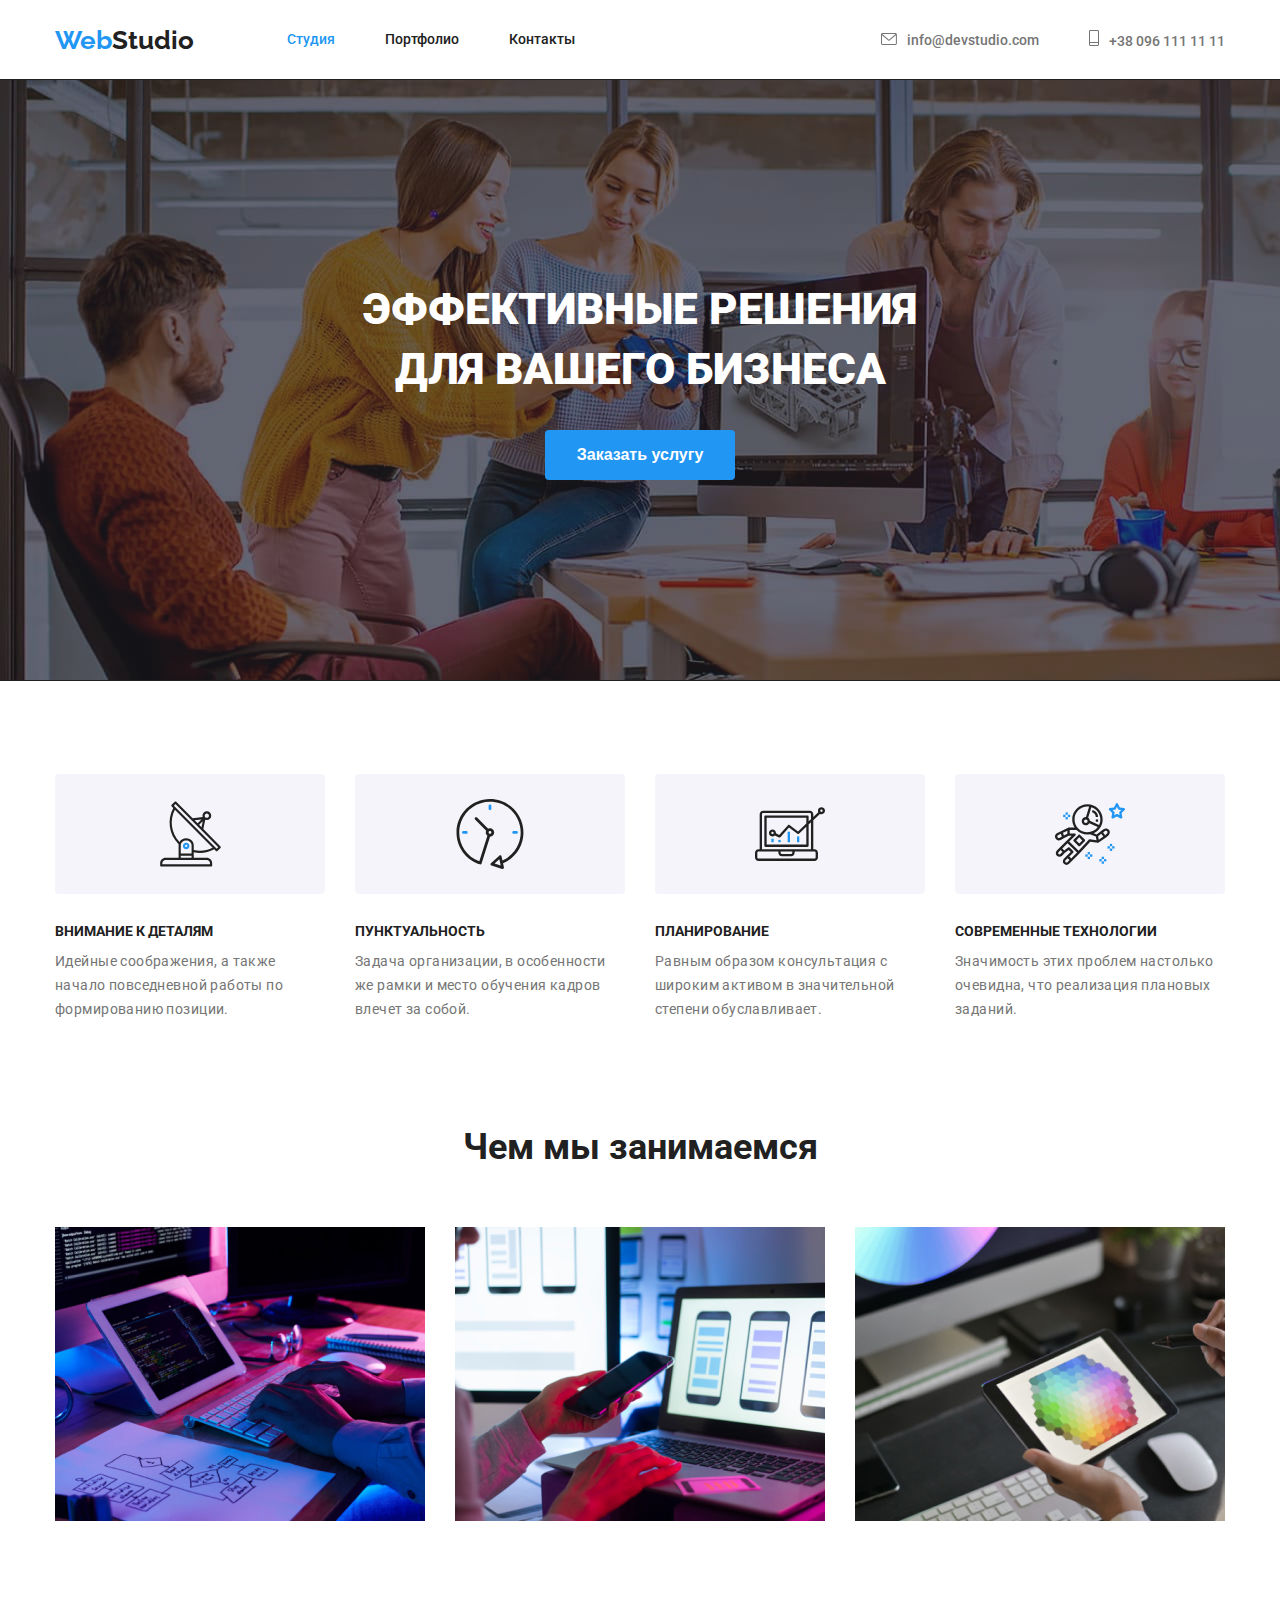
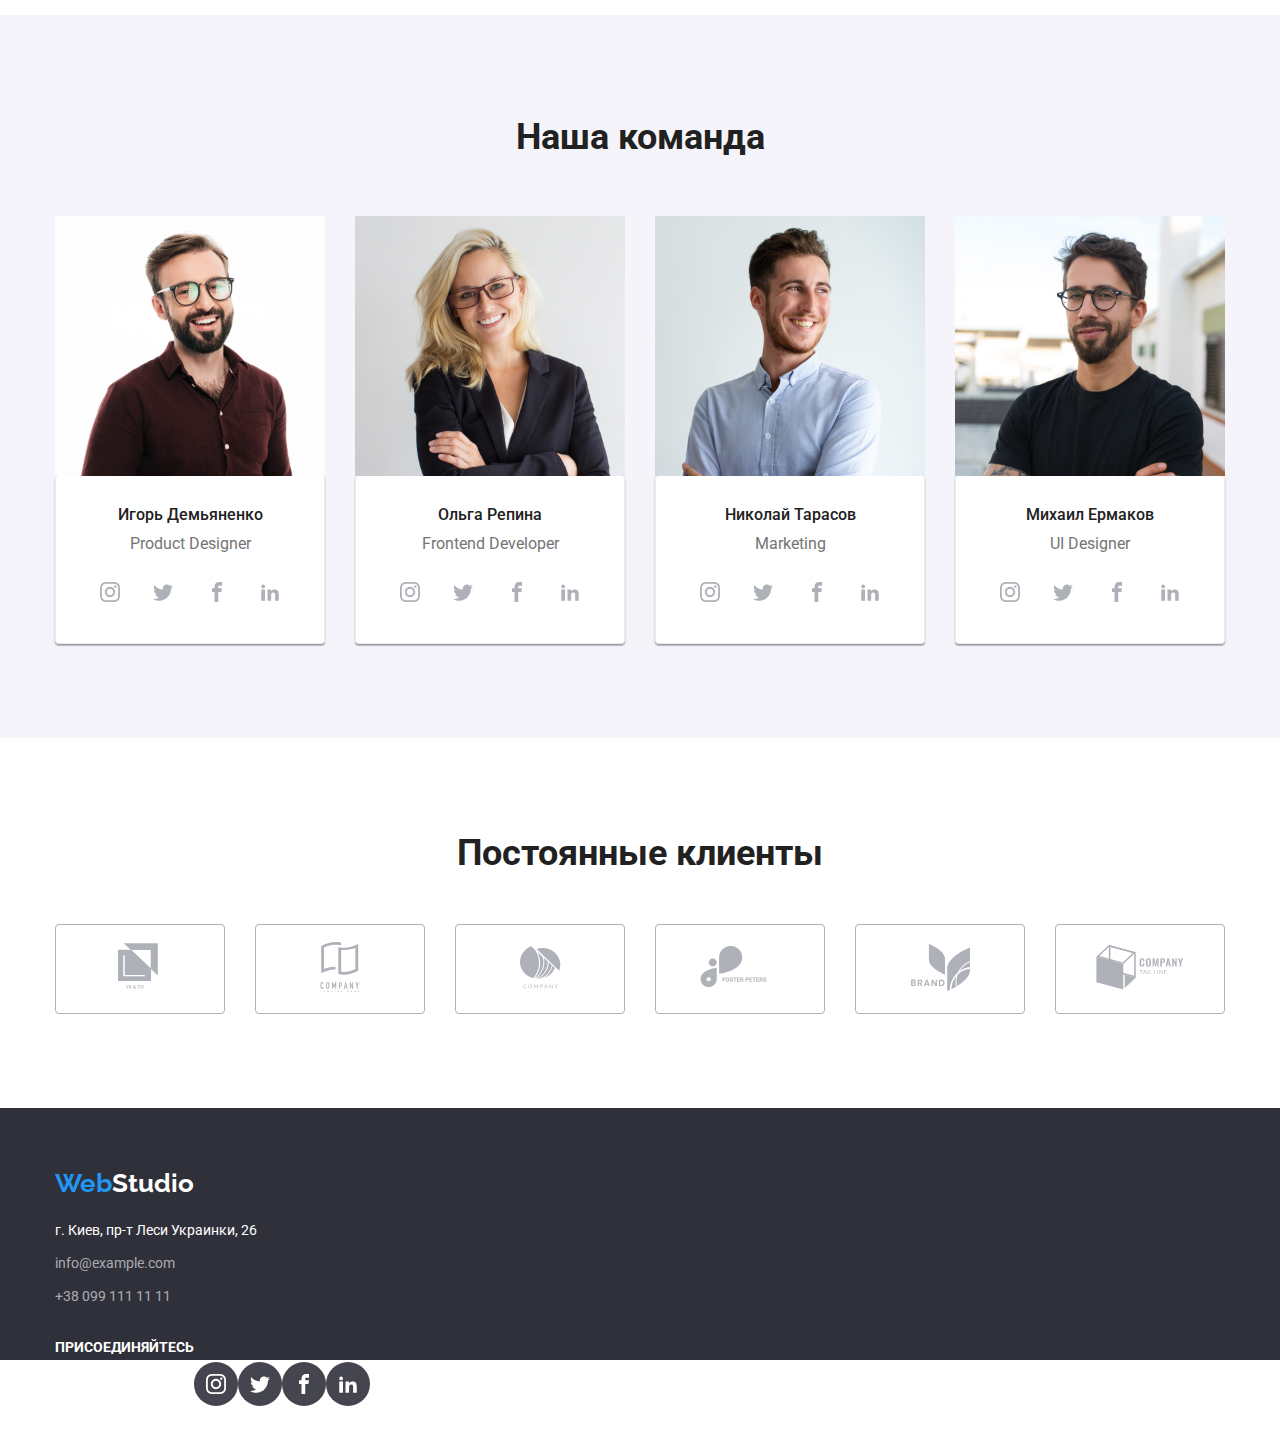
==== commit 3b998dfc: "8" ====
--- a/index.html
+++ b/index.html
@@ -179,6 +179,7 @@
               alt="Продук дизайнер Игорь"
               width="270"
               height="260"
+             
             />
             <div class="team-padding">
             <h3 class="team">Игорь Демьяненко</h3>
@@ -478,10 +479,10 @@
           </ul>
 
           <div class="footer-box-links">
-            <h2 class="join-us-footer">Присоединяйтесь</h2>
-
-
-        <ul class="social-list-footer">
+            <ul class="social-list-footer">
+              <li class="social-list-item">
+            <h2 class="join-us-footer">Присоединяйтесь</h2></li>
+
           <li class="social-list-item">
             <a href="#" class="social-list-item-footer-links social-footer-link-instagram">
               <svg class="social-list-footer-svg">
--- a/css/styles.css
+++ b/css/styles.css
@@ -1,7 +1,6 @@
 * {
   padding: 0;
   margin: 0;
-  
 }
 *,
 *:before,
@@ -9,15 +8,12 @@
   box-sizing: border-box;
 }
 
-}
 nav,
 footer,
 header,
 aside {
   display: block;
 }
-
-
 
 img {
   display: block;
@@ -45,8 +41,7 @@
   --forth-bg-color: #f5f4fa;
   --line: #ececec;
   --links: rgba(175, 177, 184, 1);
-  --bgc-links-footer:  #44454E;
-  
+  --bgc-links-footer: #44454e;
 }
 
 /* цвет основного текста color: #757575; */
@@ -72,31 +67,24 @@
   background-color: var(--primary-bg-color);
   margin-top: 0px;
   margin-bottom: 0px;
-  
-}
-  
-  .border-for-header{
+}
+
+.border-for-header {
   border-bottom-width: 1px;
   border-bottom-style: solid;
   border-bottom-color: var(--line);
-  
-  }
-
- 
-  .main-div {
+}
+
+.main-div {
   display: flex;
   align-items: center;
   margin-right: auto;
-} 
-.main-nav{
+}
+.main-nav {
   display: flex;
   align-items: center;
   margin-right: auto;
-
-}
-
-
-
+}
 
 /* ==================== LOGOTIP===================*/
 
@@ -168,15 +156,14 @@
 
 /* задаем размеры иконок*/
 
-.icon-for-header-svg-m{
+.icon-for-header-svg-m {
   width: 16px;
   height: 12px;
   margin-right: 10px;
   fill: var(--primary-text-color);
-
-}
-
-.icon-for-header-svg-t{
+}
+
+.icon-for-header-svg-t {
   width: 10px;
   height: 16px;
   margin-right: 10px;
@@ -184,11 +171,11 @@
 }
 /* задаем цвет при ховере*/
 
-.link:hover .icon-for-header-svg-m{
-fill: var(--accent-text-color);
-}
-.link:hover .icon-for-header-svg-t{
-fill: var(--accent-text-color);
+.link:hover .icon-for-header-svg-m {
+  fill: var(--accent-text-color);
+}
+.link:hover .icon-for-header-svg-t {
+  fill: var(--accent-text-color);
 }
 
 /* ====================END TOP LINE===================*/
@@ -200,24 +187,24 @@
   height: 600px;
   padding-top: 200px;
   padding-bottom: 280px;
-  
-  }
-
-  .overlay{
-      flex-grow: 1;
-      max-width: 1600px;
-      height: 600px;
-      margin-left: auto;
-      margin-right: auto;
-      background-color: var(--second-bg-color);
-      outline: 1px solid var(--title-text-color);
-      background-image: linear-gradient(rgba(47, 48, 58, 0.4),
-  rgba(47, 48, 58, 0.4)),
-  url("../img/fon/imj-for-header.jpg");
+}
+
+.overlay {
+  flex-grow: 1;
+  max-width: 1600px;
+  height: 600px;
+  margin-left: auto;
+  margin-right: auto;
+  background-color: var(--second-bg-color);
+  outline: 1px solid var(--title-text-color);
+  background-image: linear-gradient(
+      rgba(47, 48, 58, 0.4),
+      rgba(47, 48, 58, 0.4)
+    ),
+    url("../img/fon/imj-for-header.jpg");
   background-repeat: no-repeat;
   background-size: cover;
-  }
-
+}
 
 /* ==================== HEADER===================*/
 .color-white {
@@ -247,6 +234,11 @@
   display: block;
   margin: auto;
 }
+.border-for-header {
+  border-bottom-width: 1px;
+  border-bottom-style: solid;
+  border-bottom-color: var(--line);
+}
 
 /*стилизация шапки сайта, придание цвета фону*/
 
@@ -292,18 +284,15 @@
   padding-left: 50px;
 }
 
-
-
 /*====================END СТИЛИ ДЛЯ ГЕОМЕТРИИ КОНТЕНТА ШАПКИ================= */
 
 /* ====================END HEADER===================*/
 
-
 /*   BENEFITS ICONS*/
-.icons-benefits-four{
+.icons-benefits-four {
   display: flex;
   justify-content: center;
-  align-items: center; 
+  align-items: center;
   box-sizing: border-box;
   height: 120px;
   width: 270px;
@@ -312,13 +301,9 @@
   margin-bottom: 30px;
 }
 
-.our-work-features .benefits + .benefits{
-  margin-left:30px;
-}
-
-
-
-
+.our-work-features .benefits + .benefits {
+  margin-left: 30px;
+}
 
 /* ====================  benefits of cooperation===================*/
 .main-features {
@@ -326,7 +311,6 @@
 }
 
 .our-work-features .work-features-title {
-  
   font-weight: 700;
   font-size: 14px;
   line-height: 1.14;
@@ -357,7 +341,6 @@
   display: flex;
 }
 
-
 /*задаем верхний отступ*/
 
 /* ====================END  benefits of cooperation===================*/
@@ -370,14 +353,12 @@
 }
 .what-we-do-ul {
   display: flex;
- 
 }
 .what-we-do-ul .what-we-do-li + .what-we-do-li {
   padding-left: 30px;
 }
 
-
-.about-work-section{
+.about-work-section {
   padding-top: 94px;
   padding-bottom: 94px;
 }
@@ -386,10 +367,9 @@
   display: flex;
 }
 .our-team-ul .our-team-li + .our-team-li {
-   padding-left: 30px;
-}
-
-  
+  padding-left: 30px;
+}
+
 .section-title {
   color: var(--title-text-color);
   font-weight: 700;
@@ -397,8 +377,6 @@
   line-height: 1.6;
   text-align: center;
   padding-bottom: 50px;
-  
-  
 }
 .team {
   color: var(--title-text-color);
@@ -407,89 +385,82 @@
   line-height: 1.18;
   text-align: center;
   margin-bottom: 10px;
-  
 }
 .desc {
   font-size: 16px;
   line-height: 1.18;
   text-align: center;
   margin-bottom: 16px;
-  
-}
-
-.team-padding{
-border: 1px solid var(--line);
-border-radius: 4px;
-background-color: var(--third-bg-color);
-padding-top: 30px;
-padding-bottom: 30px;
-box-sizing: border-box;
-height: 168px;
-width: 270px;
-padding-left: 32px;
-padding-right: 32px;
-}
+}
+
+.team-padding {
+  border-left: 1px solid var(--line);
+  border-right: 1px solid var(--line);
+  border-bottom: 1px solid var(--line);
+  border-radius: 4px;
+  background-color: var(--third-bg-color);
+  padding-top: 30px;
+  padding-bottom: 30px;
+  box-sizing: border-box;
+  height: 168px;
+  width: 270px;
+  padding-left: 32px;
+  padding-right: 32px;
+  box-shadow: 0px 1px 3px rgba(0, 0, 0, 0.12), 0px 1px 1px rgba(0, 0, 0, 0.14),
+    0px 2px 1px rgba(0, 0, 0, 0.2);
+}
+
 /* ===================svg team===========*/
 
-
-
-
-
-.social-list{
+.social-list {
   display: flex;
   justify-content: space-between;
 }
-.social-list-svg{
+.social-list-svg {
   width: 20px;
   height: 20px;
 }
 
-.social-list-item-links{
-    display: flex;
-    justify-content: center;
-    align-items: center;
-    width: 44px;
-    height: 44px;
-    border-radius: 50%;
-    background-color: var(--primary-bg-color);
-    
-}
-
-
-.social-list-item-links:hover
-{
+.social-list-item-links {
+  display: flex;
+  justify-content: center;
+  align-items: center;
+  width: 44px;
+  height: 44px;
+  border-radius: 50%;
+  background-color: var(--primary-bg-color);
+}
+
+.social-list-item-links:hover {
   background-color: var(--accent-text-color);
 }
- /*.social-list-item-links:focus svg
+/*.social-list-item-links:focus svg
  .social-list-item-links:focus
  */
 
-.social-list-item-links:hover svg
-{
+.social-list-item-links:hover svg {
   fill: var(--primary-bg-color);
 }
-.social-list-item-link-instagram{
-  fill: var(--links); 
-}
-.social-list-item-link-twitter{
-  fill: var(--links); 
-}
-.social-list-item-link-facebook{
-  fill: var(--links); 
-}
-.social-list-item-link-linkedin2{
-  fill: var(--links); 
-}
-
+.social-list-item-link-instagram {
+  fill: var(--links);
+}
+.social-list-item-link-twitter {
+  fill: var(--links);
+}
+.social-list-item-link-facebook {
+  fill: var(--links);
+}
+.social-list-item-link-linkedin2 {
+  fill: var(--links);
+}
 
 /* ====================END about our team container===================*/
- 
-
 
 /*    clients container   */
-.our-clients{
+.our-clients {
   box-sizing: border-box;
   height: 370px;
+
   background-color: var(--primary-bg-color);
   padding-top: 94px;
   padding-bottom: 94px;
@@ -501,55 +472,51 @@
   line-height: 1.171;
   text-align: center;
   padding-bottom: 50px;
-  
-}
-.our-clients-ul{
+}
+.our-clients-ul {
   display: flex;
   justify-content: spase-around;
 }
-.our-clients-ul .our-clients-li + .our-clients-li{
+.our-clients-ul .our-clients-li + .our-clients-li {
   margin-left: 30px;
 }
 
-.our-clients-li{
-display: flex;
-justify-content: center;
-align-items: center;
-border: 1px solid var(--links);
-border-radius: 4px;
-background-color: var(--third-bg-color);
-
-box-sizing: border-box;
-height: 90px;
-width: 170px;
-}
-
-.logo-clients-svg{
- fill: var(--links);
-}
-
-.clients-hover-one:hover svg{
+.our-clients-li {
+  display: flex;
+  justify-content: center;
+  align-items: center;
+  border: 1px solid var(--links);
+  border-radius: 4px;
+  background-color: var(--third-bg-color);
+
+  box-sizing: border-box;
+  height: 90px;
+  width: 170px;
+}
+
+.logo-clients-svg {
+  fill: var(--links);
+}
+
+.clients-hover-one:hover svg {
   fill: var(--accent-text-color);
 }
-.clients-hover-two:hover svg{
+.clients-hover-two:hover svg {
   fill: var(--accent-text-color);
 }
 
-.clients-hover-three:hover svg{
+.clients-hover-three:hover svg {
   fill: var(--accent-text-color);
 }
-.clients-hover-four:hover svg{
+.clients-hover-four:hover svg {
   fill: var(--accent-text-color);
 }
-.clients-hover-five:hover svg{
+.clients-hover-five:hover svg {
   fill: var(--accent-text-color);
 }
-.clients-hover-six:hover svg{
+.clients-hover-six:hover svg {
   fill: var(--accent-text-color);
 }
-
-
-
 
 /*footer*/
 
@@ -559,17 +526,16 @@
   list-style: none;
   box-sizing: border-box;
   height: 252px;
+
   padding-top: 60px;
   padding-bottom: 60px;
   display: flex;
-  
 }
 .footer-addr {
   color: var(--hero-text-color);
   font-size: 14px;
   line-height: 1.71;
   font-style: normal;
- 
 }
 .footer-link {
   color: var(--footer-text-color);
@@ -582,15 +548,14 @@
  потому что если поставить марджин добавляеется
   отспуп сверху(пустой)*/
 
-
-.footer-li:first-child{
+.footer-li:first-child {
   margin-top: 20px;
 }
 
 .footer-li {
   margin-top: 9px;
 }
-.footer-tel{
+.footer-tel {
   margin-top: 9px;
 }
 
@@ -604,10 +569,10 @@
   height: 252px;
   padding-top: 60px;
   padding-bottom: 60px;
-  display: flex;
-  
-}
- .footer-box-links{
+
+  display: flex;
+}
+.footer-box-links {
   text-decoration: none;
   list-style: none;
   height: 252px;
@@ -616,16 +581,13 @@
   box-sizing: border-box;
   height: 80px;
   width: 206px;
-   display: flex;
+  display: flex;
+
   align-items: center;
   margin-right: auto;
-
-  
-}
-
-
-
-.join-us-footer{
+}
+
+.join-us-footer {
   color: var(--hero-text-color);
   font-weight: 700;
   font-size: 14px;
@@ -633,73 +595,69 @@
   height: 75px;
   margin-bottom: 20px;
 }
-.social-list-footer{
-  display: flex;
+.social-list-footer {
+  display: flex;
+
   justify-content: space-between;
 }
-.social-list-footer-svg{
+.social-list-footer-svg {
   width: 20px;
   height: 20px;
 }
-.social-list-item-footer-links{
-    display: flex;
-    justify-content: center;
-    align-items: center;
-    width: 44px;
-    height: 44px;
-    border-radius: 50%;
-    background-color: var(--bgc-links-footer);
-
-.social-list-item-footer-links:hover{
+.social-list-item-footer-links {
+  display: flex;
+  justify-content: center;
+  align-items: center;
+  width: 44px;
+  height: 44px;
+  border-radius: 50%;
+  background-color: var(--bgc-links-footer);
+}
+
+.social-list-item-footer:hover svg {
+  fill: var(--hero-text-color);
+}
+.social-footer-link-instagram {
+  fill: var(--hero-text-color);
+}
+.social-footer-link-twitter {
+  fill: var(--hero-text-color);
+}
+.social-footer-link-facebook {
+  fill: var(--hero-text-color);
+}
+.social-footer-link-linkedin2 {
+  fill: var(--hero-text-color);
+}
+.social-list-item-footer-links:hover {
   background-color: var(--accent-text-color);
 }
 
-
-.social-list-item-footer-links:hover svg{
-  fill: var(--hero-text-color);
-}
-.social-footer-link-instagram{
-  fill: var(--hero-text-color); 
-}
-.social-footer-link-twitter{
-  fill: var(--hero-text-color); 
-}
-.social-footer-link-facebook{
-  fill: var(--hero-text-color); 
-}
-.social-footer-link-linkedin2{
-  fill: var(--hero-text-color); 
-
-}
-
-.social-list-footer{
-  display: flex;
+.social-list-footer {
+  display: flex;
+  justify-content: center;
   align-items: center;
   margin-right: auto;
-
-}
-
+}
 
 /* ====================END FOOTER===================*/
 
 /*=====================button portfolio======================*/
 .but {
   display: block;
+  border: 0px;
   font-family: inherit;
   font-weight: 500;
   color: var(--title-text-color);
-  
-  
+
   font-size: 16px;
   line-height: 1.6;
   text-decoration: none;
-  
+
   border: 0px;
   text-align: center;
   border-radius: 4px;
   padding: 6px 22px;
-  /*margin-bottom: 50px;*/
-
 }
 .button .but:hover,
 .button .but:focus {
@@ -713,52 +671,62 @@
 
 .buttons-section .button {
   display: flex;
-  
+
   justify-content: center;
   padding-bottom: 50px;
-
-}
-
-.button .titles + .titles {
+}
+.button .title + .title {
   margin-left: 8px;
 }
 
-.buttons-section{
+.buttons-section {
   padding-top: 94px;
   padding-bottom: 94px;
 }
+
 /*=====================END button portfolio======================*/
 
 /*=========================PORTFOLIO============================*/
-
-.features .titles{
+/*задаем полоску под шапкой*/
+.line-header {
+  border-bottom: 1px;
+}
+
+.features-portfolio .titles-function-port {
   font-size: 18px;
   font-weight: 700;
   line-height: 2;
   text-transform: inherit;
   color: var(--title-text-color);
 }
-
-/*задаем полоску под шапкой*/
-.line-header{
-  border-bottom: 1px;
-}
-
-/*.features .features-li + .features-li {
-  margin-left: 30px;
-}*/
-
-.features{
-  display: flex;
-  flex-wrap: wrap;
-}
-
 
 .text-elem {
   font-size: 16px;
   line-height: 1.87;
 }
-.border-for-cards{
+
+.border-for-cards {
+  display: flex;
+  border: 1px solid var(--line);
+  width: 370px;
+  height: 110px;
+  background-color: var(--primary-bg-color);
+  padding-left: 24px;
+  padding-top: 20px;
+  padding-bottom: 20px;
+  padding-right: 24px;
+}
+
+.features-li:not(:nth-child(3n)) {
+  padding-right: 30px;
+  padding-bottom: 30px;
+}
+
+.titles-function-port {
+  color: var(--title-text-color);
+}
+
+.border-for-cards {
   display: inline-block;
   border: 1px solid var(--line);
   width: 370px;
@@ -768,13 +736,20 @@
   padding-top: 20px;
   padding-bottom: 20px;
   padding-right: 24px;
- 
-
-}
-.features-li:not(:nth-child(3n)){
+}
+.features-li:not(:nth-child(3n)) {
   padding-right: 30px;
   padding-bottom: 30px;
 }
+
+.features-portfolio {
+  display: flex;
+  flex-wrap: wrap;
+}
+.features-portfolio {
+  display: flex;
+}
+
 /*=========================PORTFOLIO============================*/
 
 .container {
@@ -784,4 +759,3 @@
   margin-left: auto;
   margin-right: auto;
 }
-
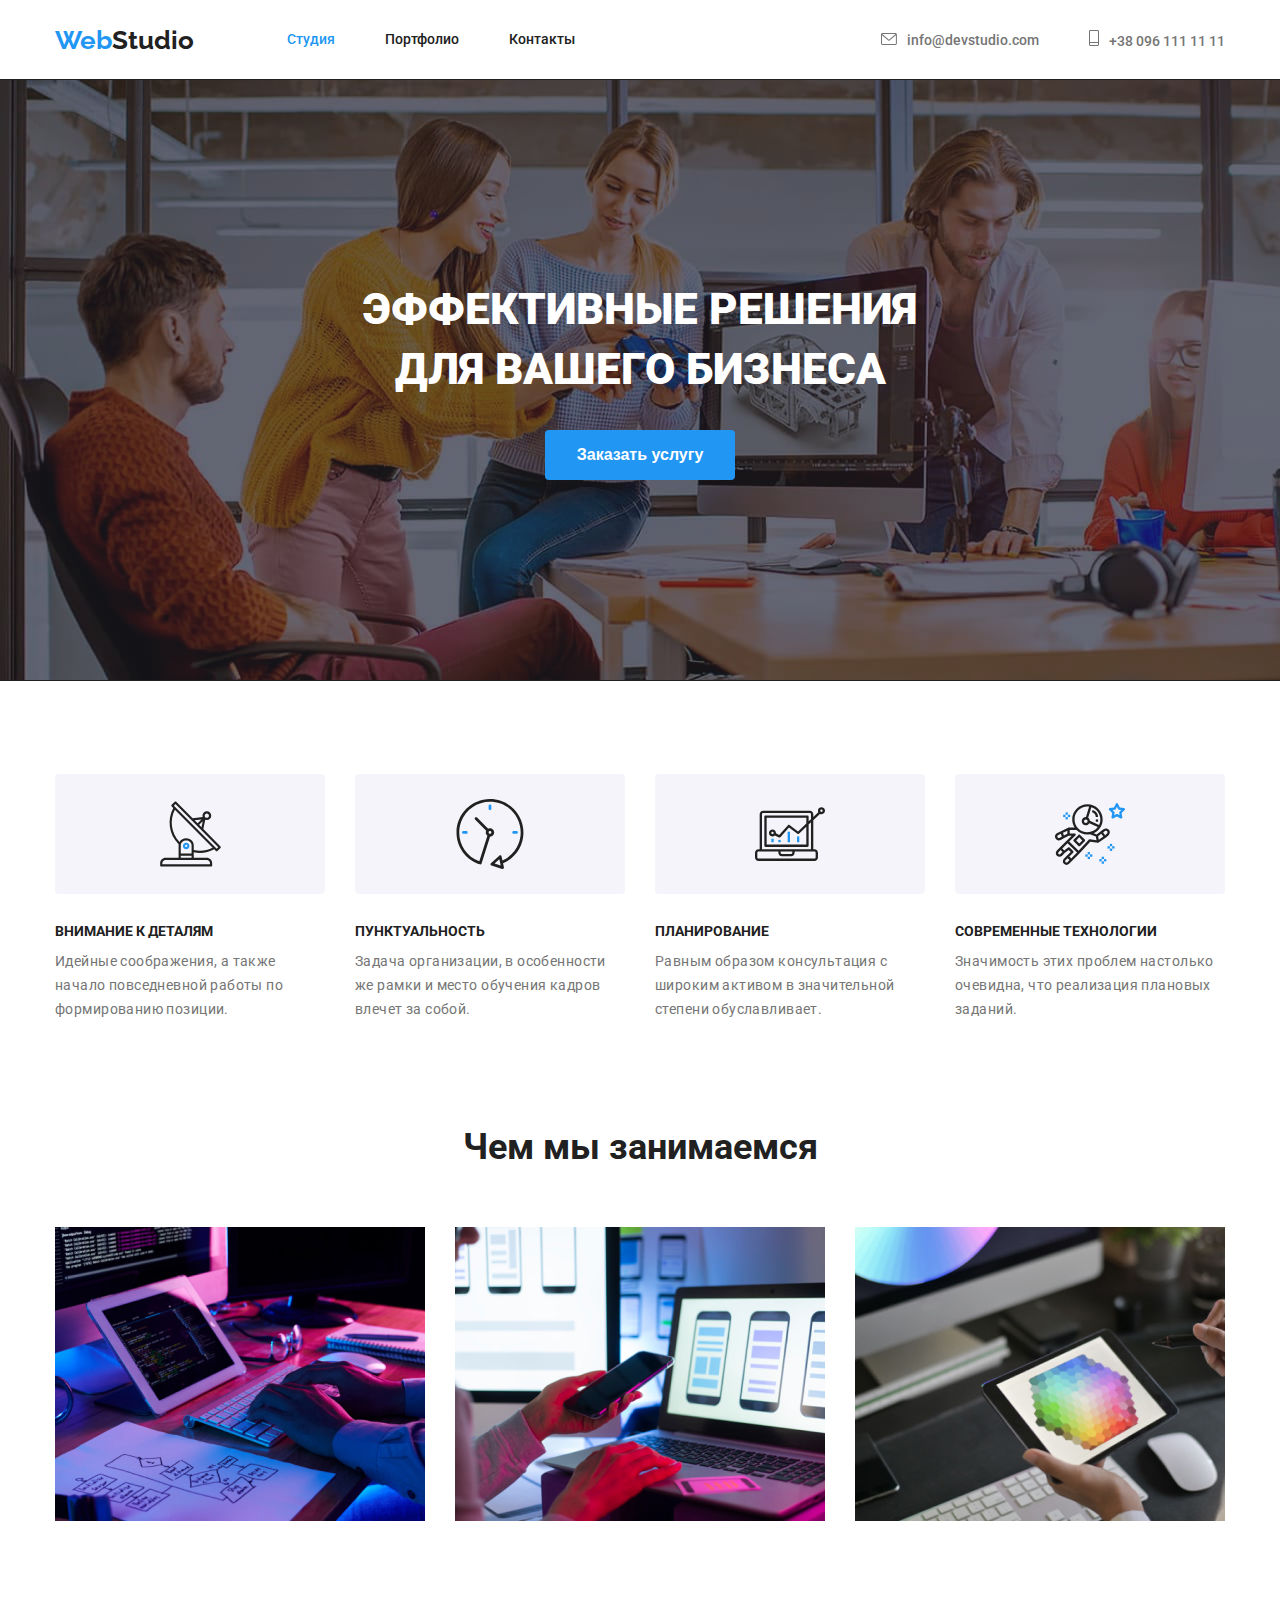
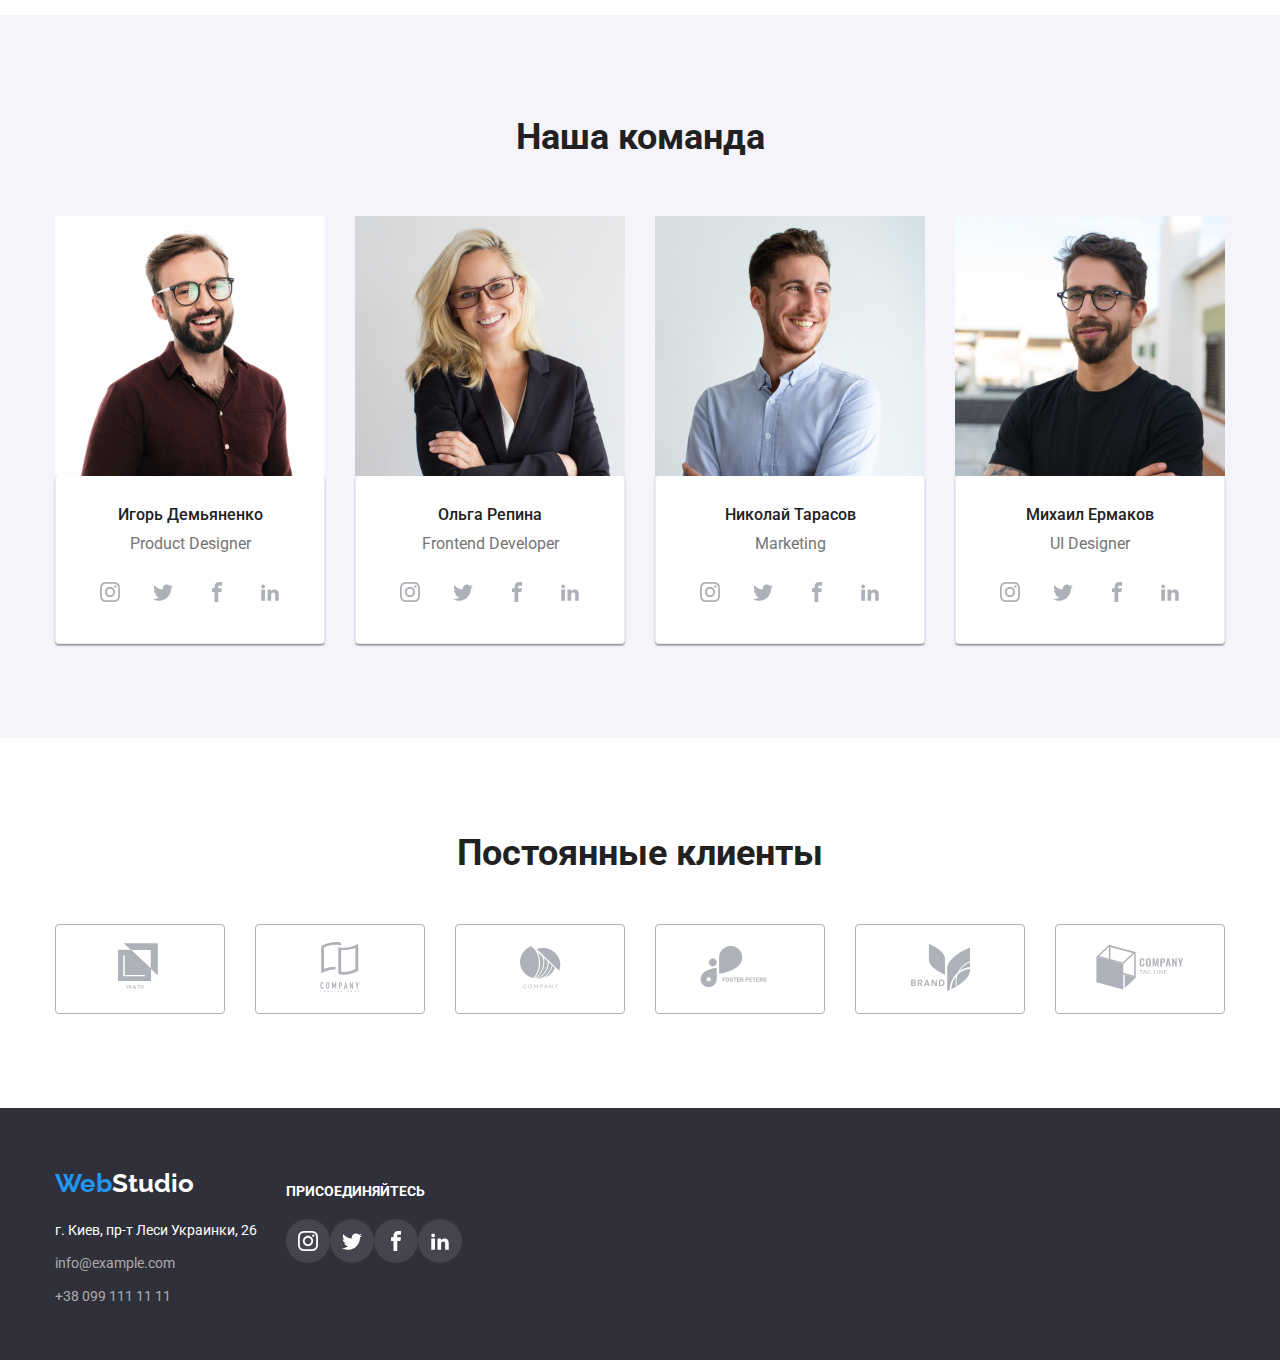
==== commit d1e51add: "z yflt.cm dctjr" ====
--- a/index.html
+++ b/index.html
@@ -454,15 +454,19 @@
     </main>
     <!--page footer-->
     
+
+    
     <footer class="footer">
       <div class="container">
-      <div class="decor-footer">
+        <div class="two-colons-footer">
+      <div class="decor-footer-logo">
         <a href="./index.html" class="nav"
           ><span class="accent-logo" lang="en">Web</span
           ><span class="logotip" lang="en">Studio</span></a
-        ></div>
+        >
 
         <!--contact container-->
+        <div class="box-for-footer">
         <address class="footer-addr">
           <ul class="foot-main">
             <li class="footer-li">г. Киев, пр-т Леси Украинки, 26</li>
@@ -477,11 +481,15 @@
               >
             </li>
           </ul>
+         </address>
+          </div>
+        </div>
 
           <div class="footer-box-links">
+            
+              
+            <h2 class="join-us-footer">Присоединяйтесь</h2>
             <ul class="social-list-footer">
-              <li class="social-list-item">
-            <h2 class="join-us-footer">Присоединяйтесь</h2></li>
 
           <li class="social-list-item">
             <a href="#" class="social-list-item-footer-links social-footer-link-instagram">
@@ -526,7 +534,7 @@
 </div>
           </div>
     </footer>
-    
+   
   </body>
 </html>
 
--- a/css/styles.css
+++ b/css/styles.css
@@ -544,9 +544,11 @@
   text-decoration: none;
   list-style: none;
 }
-/*здесь стоит паддинг
- потому что если поставить марджин добавляеется
-  отспуп сверху(пустой)*/
+.foot-main {
+  box-sizing: border-box;
+  width: 231px;
+  height: 105px;
+}
 
 .footer-li:first-child {
   margin-top: 20px;
@@ -561,17 +563,60 @@
 
 /*=====Footer-social-links=====*/
 
-.footer {
-  background-color: var(--second-bg-color);
-  text-decoration: none;
-  list-style: none;
-  box-sizing: border-box;
-  height: 252px;
-  padding-top: 60px;
-  padding-bottom: 60px;
-
-  display: flex;
-}
+.join-us-footer {
+  color: var(--hero-text-color);
+  font-weight: 700;
+  font-size: 14px;
+  text-transform: uppercase;
+
+  margin-bottom: 20px;
+  padding-top: 15px;
+  margin-bottom: 20px;
+}
+.social-list-footer {
+  display: flex;
+  justify-content: center;
+  align-items: center;
+  margin-right: auto;
+}
+
+.social-list-footer-svg {
+  width: 20px;
+  height: 20px;
+}
+.social-list-item-footer-links {
+  display: flex;
+  justify-content: center;
+  align-items: center;
+  width: 44px;
+  height: 44px;
+  border-radius: 50%;
+  background-color: var(--bgc-links-footer);
+}
+
+.social-list-item-footer:hover svg {
+  fill: var(--hero-text-color);
+}
+.social-footer-link-instagram {
+  fill: var(--hero-text-color);
+}
+.social-footer-link-twitter {
+  fill: var(--hero-text-color);
+}
+.social-footer-link-facebook {
+  fill: var(--hero-text-color);
+}
+.social-footer-link-linkedin2 {
+  fill: var(--hero-text-color);
+}
+.social-list-item-footer-links:hover {
+  background-color: var(--accent-text-color);
+}
+
+.two-colons-footer {
+  display: flex;
+}
+/*
 .footer-box-links {
   text-decoration: none;
   list-style: none;
@@ -587,58 +632,21 @@
   margin-right: auto;
 }
 
-.join-us-footer {
-  color: var(--hero-text-color);
-  font-weight: 700;
-  font-size: 14px;
-  text-transform: uppercase;
-  height: 75px;
-  margin-bottom: 20px;
-}
+
 .social-list-footer {
   display: flex;
 
   justify-content: space-between;
 }
-.social-list-footer-svg {
-  width: 20px;
-  height: 20px;
-}
-.social-list-item-footer-links {
-  display: flex;
-  justify-content: center;
-  align-items: center;
-  width: 44px;
-  height: 44px;
-  border-radius: 50%;
-  background-color: var(--bgc-links-footer);
-}
-
-.social-list-item-footer:hover svg {
-  fill: var(--hero-text-color);
-}
-.social-footer-link-instagram {
-  fill: var(--hero-text-color);
-}
-.social-footer-link-twitter {
-  fill: var(--hero-text-color);
-}
-.social-footer-link-facebook {
-  fill: var(--hero-text-color);
-}
-.social-footer-link-linkedin2 {
-  fill: var(--hero-text-color);
-}
-.social-list-item-footer-links:hover {
-  background-color: var(--accent-text-color);
-}
-
-.social-list-footer {
-  display: flex;
-  justify-content: center;
-  align-items: center;
-  margin-right: auto;
-}
+.social-list-item {
+  display: flex;
+  justify-content: space-around;
+  align-items: center;
+  box-sizing: border-box;
+  width: 206px;
+  height: 80px;
+}
+*/
 
 /* ====================END FOOTER===================*/
 
@@ -703,23 +711,6 @@
 .text-elem {
   font-size: 16px;
   line-height: 1.87;
-}
-
-.border-for-cards {
-  display: flex;
-  border: 1px solid var(--line);
-  width: 370px;
-  height: 110px;
-  background-color: var(--primary-bg-color);
-  padding-left: 24px;
-  padding-top: 20px;
-  padding-bottom: 20px;
-  padding-right: 24px;
-}
-
-.features-li:not(:nth-child(3n)) {
-  padding-right: 30px;
-  padding-bottom: 30px;
 }
 
 .titles-function-port {
